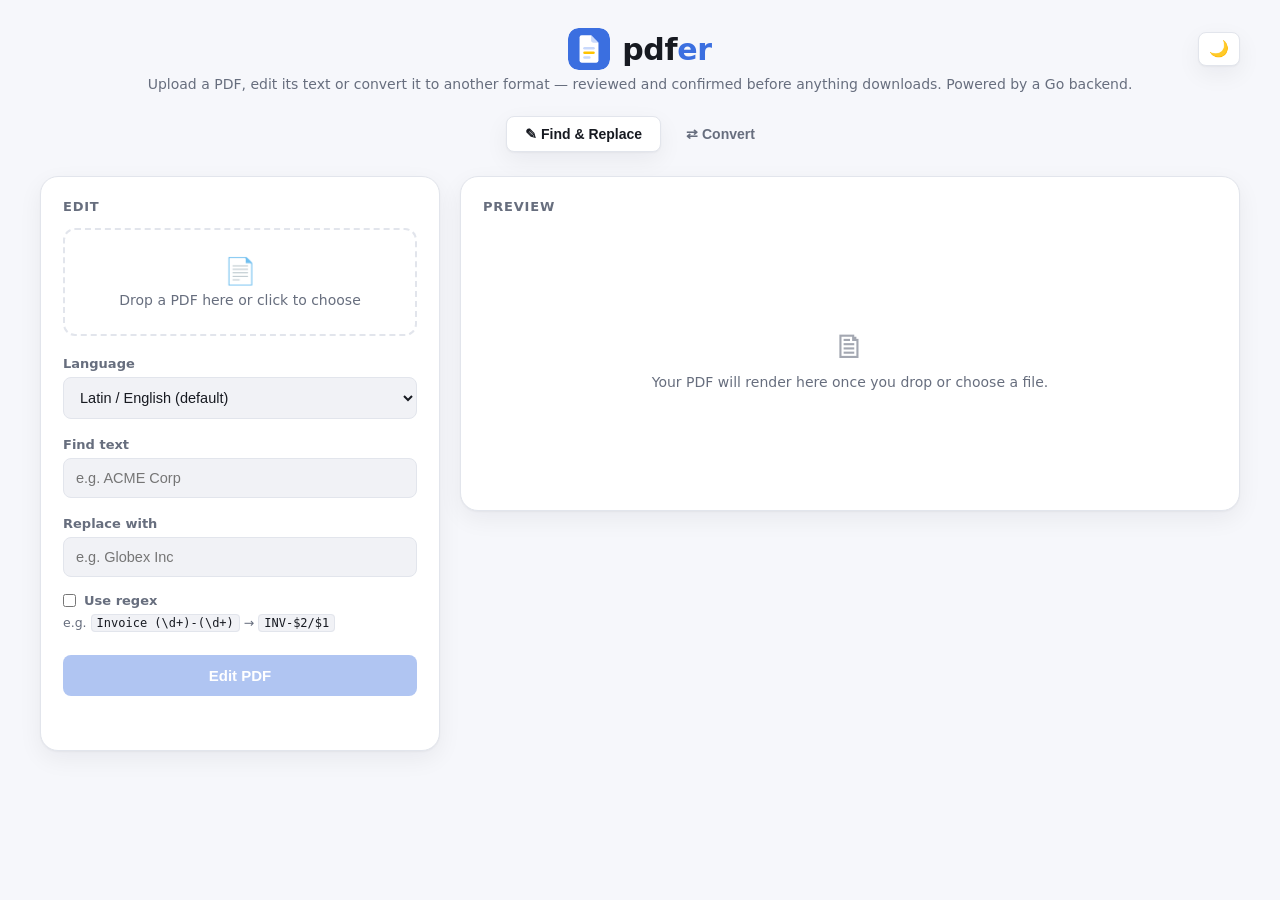
==== static/index.html @ d7884015 "Add PDF to raster image conversion and support for multiple formats - Implemented `convert_raster.go" ====
<!DOCTYPE html>
<html lang="en">
<head>
<meta charset="UTF-8">
<meta name="viewport" content="width=device-width, initial-scale=1.0">
<title>pdfer — PDF Text Editor</title>
<link rel="icon" type="image/svg+xml" href="logo.svg">
<style>
  /* Light theme is the default; dark applies automatically via the OS
     preference, and either can be pinned explicitly via data-theme (set by
     the toggle button in app.js) which always wins over the media query. */
  :root {
    --bg: #f6f7fb; --panel: #ffffff; --panel-2: #f1f2f6; --border: #e2e5ec;
    --text: #171a21; --muted: #676e7e; --accent: #3b6fe0; --accent-ink: #ffffff;
    --ok: #12946b; --ok-bg: #e6f8f1; --err: #d64545; --err-bg: #fdeaea;
    --shadow: 0 1px 2px rgba(20,24,38,.04), 0 8px 24px rgba(20,24,38,.06);
    --radius-sm: 8px; --radius-md: 12px; --radius-lg: 18px;
  }
  @media (prefers-color-scheme: dark) {
    :root {
      --bg: #0b0d13; --panel: #151822; --panel-2: #1b1f2b; --border: #272c39;
      --text: #e9ebf3; --muted: #8b93a7; --accent: #6790ff; --accent-ink: #06101f;
      --ok: #35d29b; --ok-bg: rgba(53,210,155,.12); --err: #ff7a7a; --err-bg: rgba(255,122,122,.12);
      --shadow: 0 1px 2px rgba(0,0,0,.3), 0 12px 32px rgba(0,0,0,.35);
    }
  }
  :root[data-theme="light"] {
    --bg: #f6f7fb; --panel: #ffffff; --panel-2: #f1f2f6; --border: #e2e5ec;
    --text: #171a21; --muted: #676e7e; --accent: #3b6fe0; --accent-ink: #ffffff;
    --ok: #12946b; --ok-bg: #e6f8f1; --err: #d64545; --err-bg: #fdeaea;
    --shadow: 0 1px 2px rgba(20,24,38,.04), 0 8px 24px rgba(20,24,38,.06);
  }
  :root[data-theme="dark"] {
    --bg: #0b0d13; --panel: #151822; --panel-2: #1b1f2b; --border: #272c39;
    --text: #e9ebf3; --muted: #8b93a7; --accent: #6790ff; --accent-ink: #06101f;
    --ok: #35d29b; --ok-bg: rgba(53,210,155,.12); --err: #ff7a7a; --err-bg: rgba(255,122,122,.12);
    --shadow: 0 1px 2px rgba(0,0,0,.3), 0 12px 32px rgba(0,0,0,.35);
  }

  * { box-sizing: border-box; margin: 0; }
  html { color-scheme: light dark; }
  body {
    font-family: ui-sans-serif, system-ui, "Segoe UI", Roboto, sans-serif;
    background: var(--bg); color: var(--text);
    min-height: 100vh; display: flex; flex-direction: column; align-items: center;
    padding: 28px 16px 60px;
    transition: background-color .15s, color .15s;
  }
  .app { width: 100%; max-width: 1200px; }

  .topbar { position: relative; display: flex; align-items: center; justify-content: center; margin-bottom: 4px; }
  .brand { display: flex; align-items: center; gap: 12px; font-size: 30px; font-weight: 700; letter-spacing: -.01em; }
  .brand-icon { width: 42px; height: 42px; border-radius: 11px; display: block; }
  .brand .pdf { color: var(--text); }
  .brand .er { color: var(--accent); }
  .icon-btn {
    width: auto; margin: 0; padding: 8px 10px; font-size: 16px; line-height: 1;
    background: var(--panel); border: 1px solid var(--border); border-radius: var(--radius-sm);
    color: var(--text); cursor: pointer; box-shadow: var(--shadow);
  }
  .icon-btn:hover { border-color: var(--accent); }
  .theme-toggle { position: absolute; right: 0; top: 50%; transform: translateY(-50%); }

  .sub { color: var(--muted); margin: 6px 0 24px; font-size: 14px; text-align: center; }

  .layout { display: grid; grid-template-columns: minmax(320px, 400px) 1fr; gap: 20px; align-items: start; }
  @media (max-width: 880px) { .layout { grid-template-columns: 1fr; } }

  .card {
    background: var(--panel); border: 1px solid var(--border); border-radius: var(--radius-lg);
    padding: 22px; box-shadow: var(--shadow);
    transition: background-color .15s, border-color .15s;
    /* Grid items default to min-width:auto, which is their content's
       intrinsic width - without this, a rendered PDF page wider than the
       column would grow the whole grid track (and the page) instead of
       being scrolled inside .viewer's own overflow:auto. */
    min-width: 0;
  }

  h2.card-title { font-size: 13px; font-weight: 700; text-transform: uppercase; letter-spacing: .06em; color: var(--muted); margin-bottom: 14px; }

  .drop {
    border: 2px dashed var(--border); border-radius: var(--radius-md); padding: 26px 16px;
    text-align: center; color: var(--muted); cursor: pointer; transition: .15s;
    display: flex; flex-direction: column; align-items: center; gap: 6px;
  }
  .drop .drop-icon { font-size: 26px; }
  .drop .drop-text { font-size: 14px; }
  .drop.over { border-color: var(--accent); background: var(--panel-2); color: var(--text); }
  .drop:hover { border-color: var(--accent); color: var(--text); }
  .drop.hasfile { border-style: solid; border-color: var(--ok); color: var(--text); background: var(--ok-bg); }

  label { display: block; font-size: 13px; font-weight: 600; color: var(--muted); margin: 18px 0 6px; }
  label:first-of-type { margin-top: 20px; }
  input[type=text], select {
    width: 100%; padding: 11px 12px; border-radius: var(--radius-sm);
    border: 1px solid var(--border); background: var(--panel-2); color: var(--text); font-size: 14.5px;
    transition: border-color .12s, box-shadow .12s;
  }
  input[type=text]:focus, select:focus {
    outline: none; border-color: var(--accent); box-shadow: 0 0 0 3px color-mix(in srgb, var(--accent) 22%, transparent);
  }

  .checkbox-row {
    display: flex; align-items: center; gap: 8px; margin-top: 16px;
    font-size: 13px; color: var(--muted); cursor: pointer;
  }
  .checkbox-row input { margin: 0; cursor: pointer; accent-color: var(--accent); }
  .regex-hint code {
    background: var(--panel-2); border: 1px solid var(--border); border-radius: 4px;
    padding: 1px 5px; font-size: 12px; color: var(--text);
  }

  button {
    margin-top: 22px; width: 100%; padding: 12px; border: none; border-radius: var(--radius-sm);
    background: var(--accent); color: var(--accent-ink); font-size: 15px; font-weight: 700; cursor: pointer;
    transition: filter .1s, transform .05s;
  }
  button:hover:not(:disabled) { filter: brightness(1.08); }
  button:active:not(:disabled) { transform: translateY(1px); }
  button:disabled { opacity: .4; cursor: not-allowed; }

  #status, #convStatus { margin-top: 12px; font-size: 13.5px; min-height: 20px; font-weight: 600; }
  #status.ok, #convStatus.ok { color: var(--ok); }
  #status.err, #convStatus.err { color: var(--err); }

  .confirm-row {
    display: none; align-items: center; justify-content: space-between; gap: 12px; flex-wrap: wrap;
    margin-top: 16px; padding: 14px; border: 1px solid var(--ok); border-radius: var(--radius-md);
    background: var(--ok-bg);
  }
  .confirm-row.show { display: flex; }
  .confirm-row span { font-size: 13px; color: var(--text); }
  .confirm-row button {
    margin: 0; width: auto; padding: 9px 16px; font-size: 13.5px; border-radius: var(--radius-sm);
    background: var(--ok); color: #06281a; font-weight: 700; border: none; cursor: pointer;
  }
  .confirm-row button:hover { filter: brightness(1.08); }

  .hint { font-size: 12.5px; color: var(--muted); margin: 0 0 14px; line-height: 1.5; }
  .regex-hint { margin: 6px 0 0; }
  .toolbar { display: none; align-items: center; gap: 8px; margin-bottom: 12px; }
  .toolbar.show { display: flex; }
  .toolbar button {
    margin: 0; width: auto; padding: 6px 12px; font-size: 13px; font-weight: 600;
    border-radius: var(--radius-sm); background: var(--panel-2); color: var(--text); border: 1px solid var(--border);
  }
  .toolbar button:hover:not(:disabled) { filter: none; border-color: var(--accent); }
  .toolbar span { font-size: 12.5px; color: var(--muted); min-width: 44px; text-align: center; }

  .viewer {
    display: none; max-height: 72vh; overflow: auto; scrollbar-width: thin;
    background: var(--panel-2); border: 1px solid var(--border); border-radius: var(--radius-md); padding: 16px;
  }
  .viewer.show { display: block; }
  .viewer::-webkit-scrollbar { width: 10px; }
  .viewer::-webkit-scrollbar-thumb { background: var(--border); border-radius: 6px; }

  .empty-preview {
    display: flex; flex-direction: column; align-items: center; justify-content: center; gap: 8px;
    min-height: 260px; color: var(--muted); text-align: center; font-size: 14px;
  }
  .empty-preview .icon { font-size: 34px; opacity: .6; }

  .page-wrap {
    position: relative; margin: 0 auto 16px; background: #fff;
    box-shadow: 0 2px 14px rgba(0,0,0,.25); border-radius: 2px; overflow: hidden;
  }
  .page-wrap:last-child { margin-bottom: 0; }
  .page-wrap canvas { display: block; }
  .textLayer { position: absolute; inset: 0; overflow: hidden; line-height: 1; }
  .textLayer span, .textLayer br { color: transparent; position: absolute; white-space: pre; cursor: text; transform-origin: 0% 0%; }
  .textLayer ::selection { background: rgba(59,111,224,.35); }
  .textLayer span.pdfer-highlight { background: rgba(255,196,0,.5); border-radius: 2px; }

  #result { width: 100%; margin-top: 20px; display: none; }
  #result iframe {
    width: 100%; height: 640px; border: 1px solid var(--border);
    border-radius: var(--radius-md); background: #fff; box-shadow: var(--shadow);
  }
  .download-link {
    display: inline-flex; align-items: center; gap: 6px; margin-bottom: 12px;
    color: var(--accent-ink); background: var(--accent); padding: 9px 16px;
    border-radius: var(--radius-sm); font-weight: 700; font-size: 14px; text-decoration: none;
  }
  .download-link:hover { filter: brightness(1.08); }

  .tabs { display: flex; gap: 6px; justify-content: center; margin: 22px 0 24px; }
  .tab {
    width: auto; margin: 0; padding: 9px 18px; font-size: 14px; font-weight: 600;
    background: transparent; color: var(--muted); border: 1px solid transparent; border-radius: var(--radius-sm);
    cursor: pointer; transition: .12s; display: inline-flex; align-items: center; gap: 7px;
  }
  .tab:hover:not(.active) { color: var(--text); }
  .tab.active {
    background: var(--panel); color: var(--text); border-color: var(--border); box-shadow: var(--shadow);
  }
  .panel[hidden] { display: none; }

  .result-doc {
    display: flex; align-items: center; gap: 12px; margin-bottom: 14px;
    padding: 14px; background: var(--panel-2); border: 1px solid var(--border); border-radius: var(--radius-md);
  }
  .result-doc-icon { font-size: 28px; }
  .result-doc-info { display: flex; flex-direction: column; gap: 2px; font-size: 13.5px; min-width: 0; }
  .result-doc-info span { color: var(--muted); font-size: 12.5px; }

  .format-grid { display: grid; grid-template-columns: repeat(3, 1fr); gap: 8px; }
  .format-opt {
    margin: 0; width: auto; padding: 10px 6px; font-size: 13px; font-weight: 600;
    background: var(--panel-2); color: var(--text); border: 1px solid var(--border); border-radius: var(--radius-sm);
    cursor: pointer; transition: .12s;
  }
  .format-opt:hover:not(.active) { border-color: var(--accent); }
  .format-opt.active { background: var(--accent); color: var(--accent-ink); border-color: var(--accent); }
</style>
</head>
<body>
<div class="app">
  <div class="topbar">
    <div class="brand"><img src="logo.svg" class="brand-icon" alt=""><span><span class="pdf">pdf</span><span class="er">er</span></span></div>
    <button type="button" class="icon-btn theme-toggle" id="themeToggle" aria-label="Toggle color theme">🌙</button>
  </div>
  <p class="sub">Upload a PDF, edit its text or convert it to another format — reviewed and confirmed before anything downloads. Powered by a Go backend.</p>

  <div class="tabs" role="tablist">
    <button type="button" class="tab active" id="tabEdit" role="tab" aria-selected="true" data-panel="editPanel">✎ Find &amp; Replace</button>
    <button type="button" class="tab" id="tabConvert" role="tab" aria-selected="false" data-panel="convertPanel">⇄ Convert</button>
  </div>

  <div class="panel" id="editPanel">
    <div class="layout">
      <section class="card">
        <h2 class="card-title">Edit</h2>
        <div class="drop" id="drop">
          <span class="drop-icon">📄</span>
          <span class="drop-text">Drop a PDF here or click to choose</span>
        </div>
        <input type="file" id="file" accept="application/pdf" hidden>

        <label for="lang">Language</label>
        <select id="lang">
          <option value="latin">Latin / English (default)</option>
          <option value="turkish">Turkish</option>
        </select>

        <label for="find">Find text</label>
        <input type="text" id="find" placeholder="e.g. ACME Corp">

        <label for="replace">Replace with</label>
        <input type="text" id="replace" placeholder="e.g. Globex Inc">

        <label class="checkbox-row"><input type="checkbox" id="regex"> <span>Use regex</span></label>
        <p class="hint regex-hint">e.g. <code>Invoice (\d+)-(\d+)</code> → <code>INV-$2/$1</code></p>

        <button id="go" disabled>Edit PDF</button>
        <div id="status"></div>

        <div class="confirm-row" id="confirmRow">
          <span id="pendingCount"></span>
          <button type="button" id="confirmBtn">✓ Confirm changes &amp; prepare download</button>
        </div>
      </section>

      <section class="card">
        <h2 class="card-title">Preview</h2>
        <p class="hint" id="viewerHint" style="display:none">Drag to select the text you want to change, right on the page below — it fills "Find text" automatically and only that occurrence gets edited (editing "Find text" by hand switches to replacing every match instead). Zoom in for small text to select it precisely. Edited text is highlighted in yellow so you can review every change made this session before downloading.</p>
        <div class="toolbar" id="toolbar">
          <button type="button" id="zoomOut">− Zoom out</button>
          <span id="zoomLevel">150%</span>
          <button type="button" id="zoomIn">+ Zoom in</button>
          <button type="button" id="undo" disabled>↶ Undo</button>
        </div>
        <div class="viewer" id="viewer"></div>
        <div class="empty-preview" id="emptyPreview">
          <span class="icon">🗎</span>
          <span>Your PDF will render here once you drop or choose a file.</span>
        </div>
      </section>
    </div>

    <div id="result">
      <a id="dl" class="download-link" download="edited.pdf">⬇ Download edited.pdf</a>
      <iframe id="preview" title="Edited PDF preview"></iframe>
    </div>
  </div>

  <div class="panel" id="convertPanel" hidden>
    <div class="layout">
      <section class="card">
        <h2 class="card-title">Convert</h2>
        <p class="hint">Best-effort text extraction: wrapped lines are stitched back into paragraphs, but columns, tables and images are not reconstructed. Scanned/image-only PDFs have no text to convert.</p>

        <div class="drop" id="convDrop">
          <span class="drop-icon">📄</span>
          <span class="drop-text">Drop a PDF here or click to choose</span>
        </div>
        <input type="file" id="convFile" accept="application/pdf" hidden>

        <label for="convFormat">Convert to</label>
        <div class="format-grid" id="convFormat">
          <button type="button" class="format-opt active" data-format="docx" data-ext=".docx" data-icon="📝">Word</button>
          <button type="button" class="format-opt" data-format="pptx" data-ext=".pptx" data-icon="📽">PowerPoint</button>
          <button type="button" class="format-opt" data-format="xlsx" data-ext=".xlsx" data-icon="📊">Excel</button>
          <button type="button" class="format-opt" data-format="html" data-ext=".html" data-icon="🌐">HTML</button>
          <button type="button" class="format-opt" data-format="txt" data-ext=".txt" data-icon="📄">Plain text</button>
          <button type="button" class="format-opt" data-format="svg" data-ext=".svg" data-icon="🖼">SVG</button>
          <button type="button" class="format-opt" data-format="png" data-ext=".png" data-icon="🖼">PNG</button>
          <button type="button" class="format-opt" data-format="jpeg" data-ext=".jpg" data-icon="🖼">JPEG</button>
          <button type="button" class="format-opt" data-format="tiff" data-ext=".tif" data-icon="🖼">TIFF</button>
          <button type="button" class="format-opt" data-format="webp" data-ext=".webp" data-icon="🖼">WEBP</button>
        </div>
        <p class="hint" id="rasterHint" style="display:none">Image formats render each page as a picture (not extracted text). A multi-page PDF downloads as a .zip of one image per page instead of a single file.</p>

        <label for="convLang">Language</label>
        <select id="convLang">
          <option value="latin">Latin / English (default)</option>
          <option value="turkish">Turkish</option>
        </select>

        <button id="convGo" disabled>Convert to .docx</button>
        <div id="convStatus"></div>
      </section>

      <section class="card">
        <h2 class="card-title">Output</h2>
        <div class="empty-preview" id="convEmptyPreview">
          <span class="icon">🗎</span>
          <span>Your converted file will appear here.</span>
        </div>
        <div id="convResult" style="display:none">
          <div class="result-doc">
            <span class="result-doc-icon" id="convResultIcon">📝</span>
            <div class="result-doc-info">
              <strong id="convResultName">converted.docx</strong>
              <span id="convMeta"></span>
            </div>
          </div>
          <a id="convDl" class="download-link" download="converted.docx">⬇ Download</a>
        </div>
      </section>
    </div>
  </div>
</div>

<script src="vendor/pdf.min.js"></script>
<script src="app.js"></script>
</body>
</html>
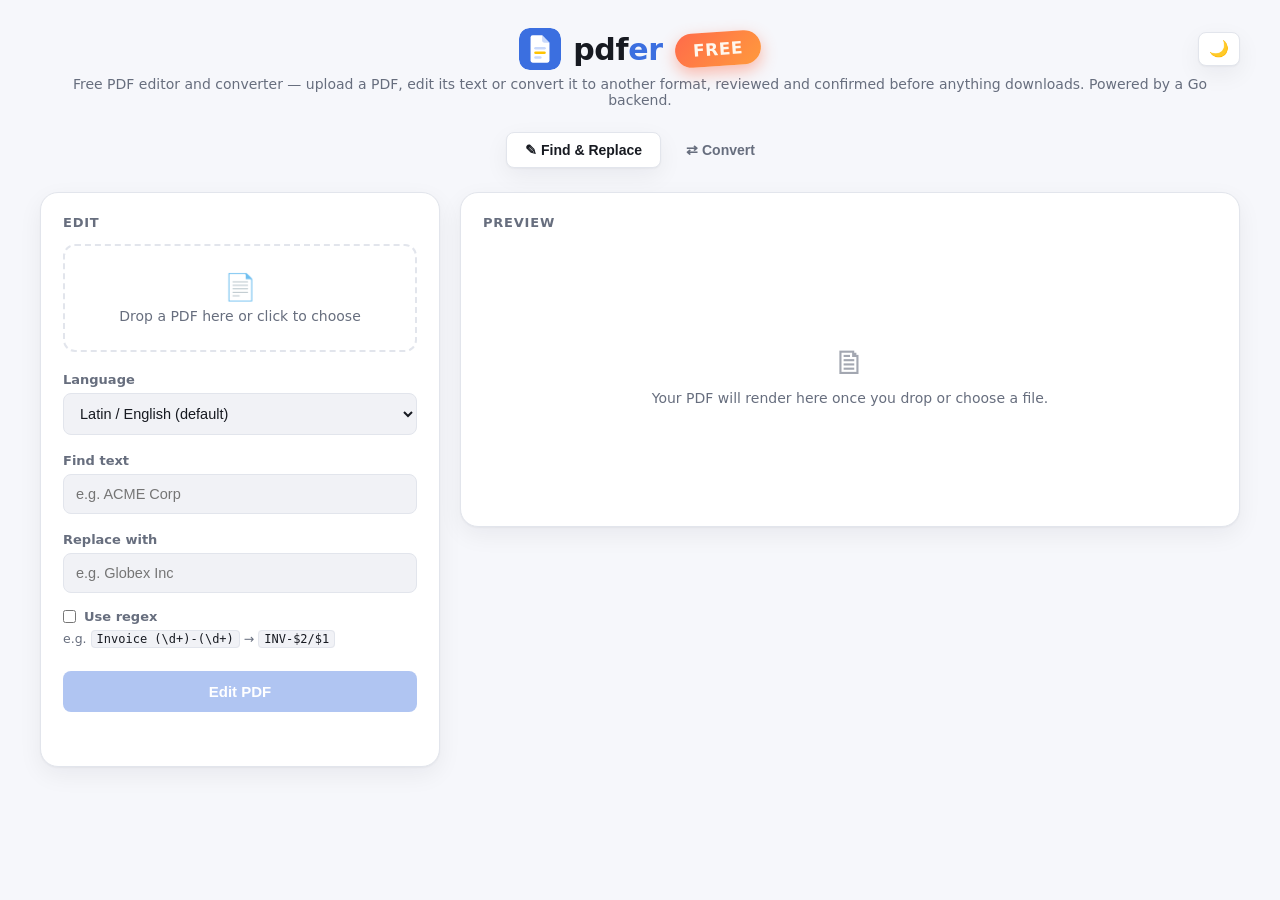
==== commit 5260368b: "Enhance inline editing functionality and update README for clarity" ====
--- a/static/index.html
+++ b/static/index.html
@@ -3,7 +3,7 @@
 <head>
 <meta charset="UTF-8">
 <meta name="viewport" content="width=device-width, initial-scale=1.0">
-<title>pdfer — PDF Text Editor</title>
+<title>pdfer — Free PDF Editor &amp; Converter</title>
 <link rel="icon" type="image/svg+xml" href="logo.svg">
 <style>
   /* Light theme is the default; dark applies automatically via the OS
@@ -49,7 +49,7 @@
   .app { width: 100%; max-width: 1200px; }
 
   .topbar { position: relative; display: flex; align-items: center; justify-content: center; margin-bottom: 4px; }
-  .brand { display: flex; align-items: center; gap: 12px; font-size: 30px; font-weight: 700; letter-spacing: -.01em; }
+  .brand { display: flex; align-items: center; flex-wrap: wrap; justify-content: center; gap: 12px; font-size: 30px; font-weight: 700; letter-spacing: -.01em; }
   .brand-icon { width: 42px; height: 42px; border-radius: 11px; display: block; }
   .brand .pdf { color: var(--text); }
   .brand .er { color: var(--accent); }
@@ -60,6 +60,22 @@
   }
   .icon-btn:hover { border-color: var(--accent); }
   .theme-toggle { position: absolute; right: 0; top: 50%; transform: translateY(-50%); }
+
+  .badge {
+    display: inline-flex; align-items: center; padding: 7px 18px;
+    font-size: 17px; font-weight: 800; letter-spacing: .03em; text-transform: uppercase;
+    color: #fff7ed; background: linear-gradient(135deg, #ff6b4a, #ff9a3d);
+    border-radius: 999px; box-shadow: 0 6px 16px rgba(255, 107, 74, .45);
+    transform: rotate(-4deg);
+    animation: badge-pop 2.4s ease-in-out infinite;
+  }
+  @keyframes badge-pop {
+    0%, 100% { transform: rotate(-4deg) scale(1); }
+    50% { transform: rotate(-4deg) scale(1.1); }
+  }
+  @media (prefers-reduced-motion: reduce) {
+    .badge { animation: none; }
+  }
 
   .sub { color: var(--muted); margin: 6px 0 24px; font-size: 14px; text-align: center; }
 
@@ -172,6 +188,10 @@
   .textLayer span, .textLayer br { color: transparent; position: absolute; white-space: pre; cursor: text; transform-origin: 0% 0%; }
   .textLayer ::selection { background: rgba(59,111,224,.35); }
   .textLayer span.pdfer-highlight { background: rgba(255,196,0,.5); border-radius: 2px; }
+  .textLayer span.editing {
+    color: #111317; background: #fff; outline: 2px solid var(--accent); outline-offset: 1px;
+    border-radius: 2px; z-index: 5; cursor: text;
+  }
 
   #result { width: 100%; margin-top: 20px; display: none; }
   #result iframe {
@@ -218,10 +238,10 @@
 <body>
 <div class="app">
   <div class="topbar">
-    <div class="brand"><img src="logo.svg" class="brand-icon" alt=""><span><span class="pdf">pdf</span><span class="er">er</span></span></div>
+    <div class="brand"><img src="logo.svg" class="brand-icon" alt=""><span><span class="pdf">pdf</span><span class="er">er</span></span><span class="badge">Free</span></div>
     <button type="button" class="icon-btn theme-toggle" id="themeToggle" aria-label="Toggle color theme">🌙</button>
   </div>
-  <p class="sub">Upload a PDF, edit its text or convert it to another format — reviewed and confirmed before anything downloads. Powered by a Go backend.</p>
+  <p class="sub">Free PDF editor and converter — upload a PDF, edit its text or convert it to another format, reviewed and confirmed before anything downloads. Powered by a Go backend.</p>
 
   <div class="tabs" role="tablist">
     <button type="button" class="tab active" id="tabEdit" role="tab" aria-selected="true" data-panel="editPanel">✎ Find &amp; Replace</button>
@@ -264,7 +284,7 @@
 
       <section class="card">
         <h2 class="card-title">Preview</h2>
-        <p class="hint" id="viewerHint" style="display:none">Drag to select the text you want to change, right on the page below — it fills "Find text" automatically and only that occurrence gets edited (editing "Find text" by hand switches to replacing every match instead). Zoom in for small text to select it precisely. Edited text is highlighted in yellow so you can review every change made this session before downloading.</p>
+        <p class="hint" id="viewerHint" style="display:none">Click any text on the page below to edit it right there — type the new text and press Enter to apply it (Esc cancels). Or drag to select text instead to fill "Find text" — useful for replacing every occurrence, or with regex mode (editing "Find text" by hand switches to replacing every match instead). Zoom in for small text to select or click it precisely. Edited text is highlighted in yellow so you can review every change made this session before downloading.</p>
         <div class="toolbar" id="toolbar">
           <button type="button" id="zoomOut">− Zoom out</button>
           <span id="zoomLevel">150%</span>
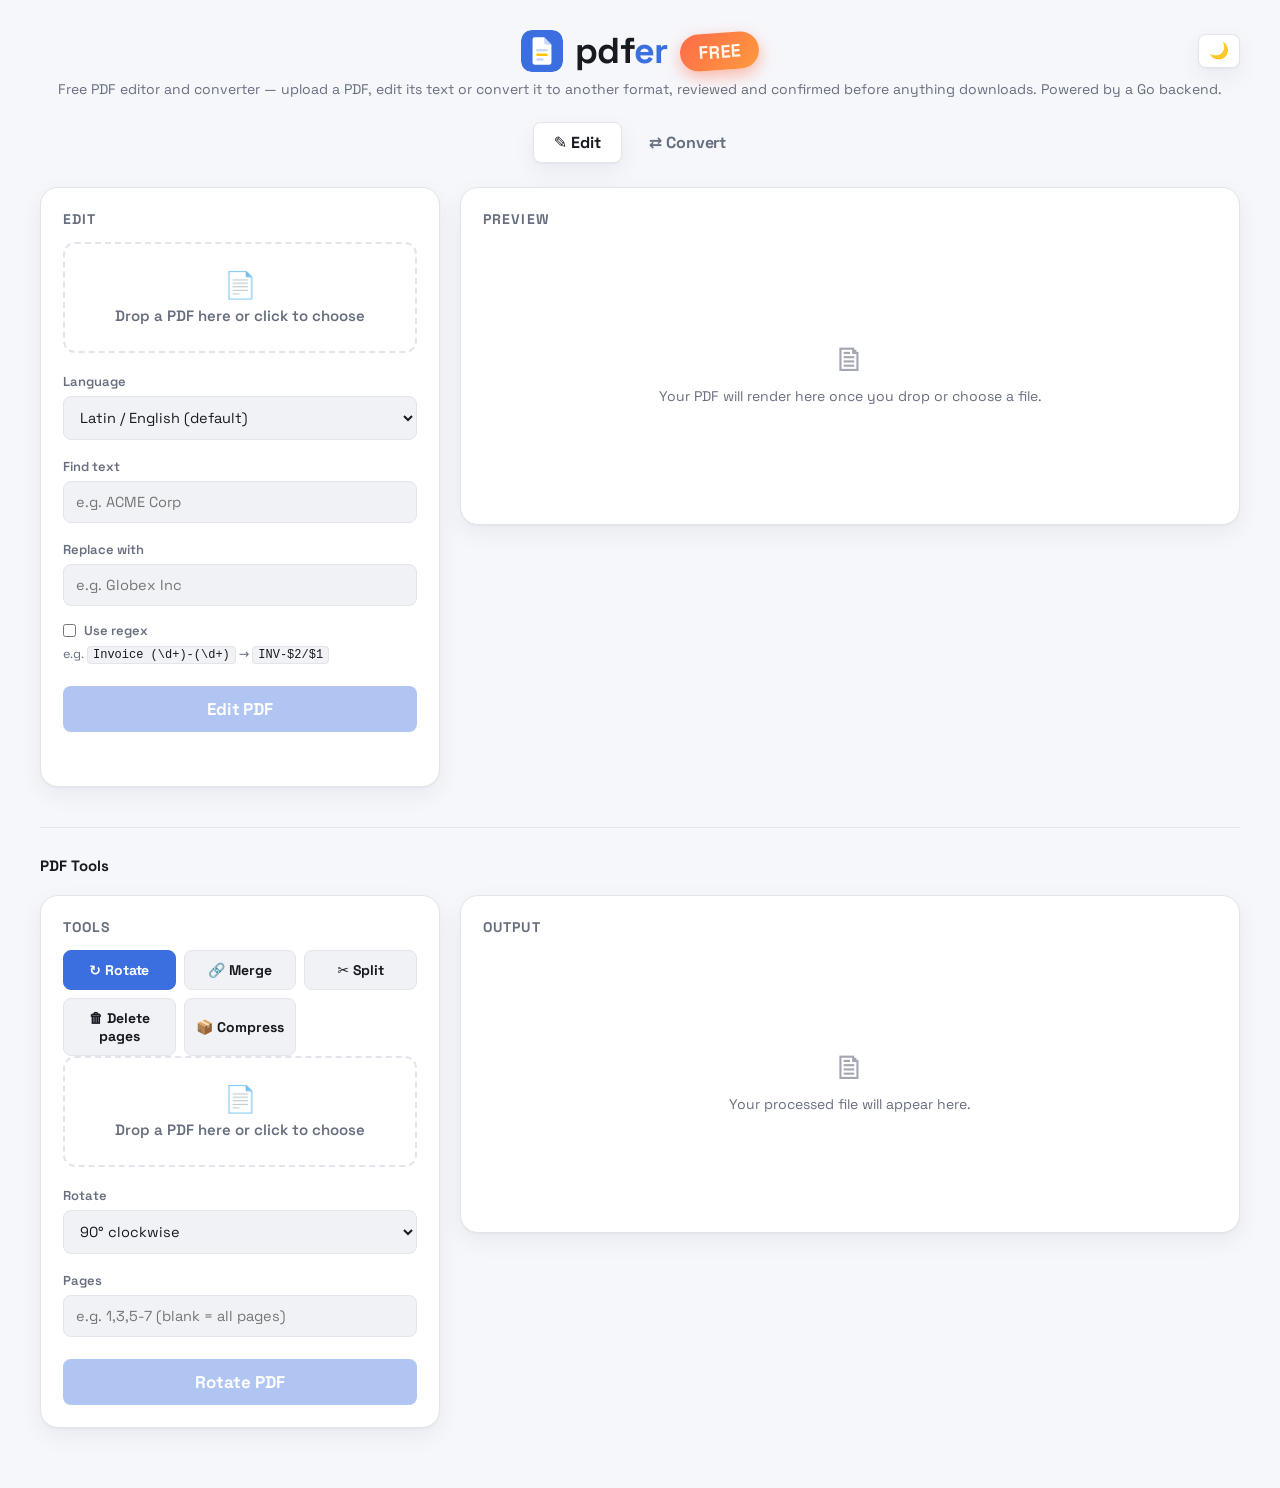
==== commit 21b393d8: "Refactor code structure for improved readability and maintainability" ====
--- a/static/index.html
+++ b/static/index.html
@@ -3,143 +3,13 @@
 <head>
 <meta charset="UTF-8">
 <meta name="viewport" content="width=device-width, initial-scale=1.0">
-<title>pdfer — Free PDF Editor &amp; Converter</title>
+<title>pdfer — Free PDF Editor</title>
 <link rel="icon" type="image/svg+xml" href="logo.svg">
+<link rel="stylesheet" href="style.css">
 <style>
-  /* Light theme is the default; dark applies automatically via the OS
-     preference, and either can be pinned explicitly via data-theme (set by
-     the toggle button in app.js) which always wins over the media query. */
-  :root {
-    --bg: #f6f7fb; --panel: #ffffff; --panel-2: #f1f2f6; --border: #e2e5ec;
-    --text: #171a21; --muted: #676e7e; --accent: #3b6fe0; --accent-ink: #ffffff;
-    --ok: #12946b; --ok-bg: #e6f8f1; --err: #d64545; --err-bg: #fdeaea;
-    --shadow: 0 1px 2px rgba(20,24,38,.04), 0 8px 24px rgba(20,24,38,.06);
-    --radius-sm: 8px; --radius-md: 12px; --radius-lg: 18px;
-  }
-  @media (prefers-color-scheme: dark) {
-    :root {
-      --bg: #0b0d13; --panel: #151822; --panel-2: #1b1f2b; --border: #272c39;
-      --text: #e9ebf3; --muted: #8b93a7; --accent: #6790ff; --accent-ink: #06101f;
-      --ok: #35d29b; --ok-bg: rgba(53,210,155,.12); --err: #ff7a7a; --err-bg: rgba(255,122,122,.12);
-      --shadow: 0 1px 2px rgba(0,0,0,.3), 0 12px 32px rgba(0,0,0,.35);
-    }
-  }
-  :root[data-theme="light"] {
-    --bg: #f6f7fb; --panel: #ffffff; --panel-2: #f1f2f6; --border: #e2e5ec;
-    --text: #171a21; --muted: #676e7e; --accent: #3b6fe0; --accent-ink: #ffffff;
-    --ok: #12946b; --ok-bg: #e6f8f1; --err: #d64545; --err-bg: #fdeaea;
-    --shadow: 0 1px 2px rgba(20,24,38,.04), 0 8px 24px rgba(20,24,38,.06);
-  }
-  :root[data-theme="dark"] {
-    --bg: #0b0d13; --panel: #151822; --panel-2: #1b1f2b; --border: #272c39;
-    --text: #e9ebf3; --muted: #8b93a7; --accent: #6790ff; --accent-ink: #06101f;
-    --ok: #35d29b; --ok-bg: rgba(53,210,155,.12); --err: #ff7a7a; --err-bg: rgba(255,122,122,.12);
-    --shadow: 0 1px 2px rgba(0,0,0,.3), 0 12px 32px rgba(0,0,0,.35);
-  }
-
-  * { box-sizing: border-box; margin: 0; }
-  html { color-scheme: light dark; }
-  body {
-    font-family: ui-sans-serif, system-ui, "Segoe UI", Roboto, sans-serif;
-    background: var(--bg); color: var(--text);
-    min-height: 100vh; display: flex; flex-direction: column; align-items: center;
-    padding: 28px 16px 60px;
-    transition: background-color .15s, color .15s;
-  }
-  .app { width: 100%; max-width: 1200px; }
-
-  .topbar { position: relative; display: flex; align-items: center; justify-content: center; margin-bottom: 4px; }
-  .brand { display: flex; align-items: center; flex-wrap: wrap; justify-content: center; gap: 12px; font-size: 30px; font-weight: 700; letter-spacing: -.01em; }
-  .brand-icon { width: 42px; height: 42px; border-radius: 11px; display: block; }
-  .brand .pdf { color: var(--text); }
-  .brand .er { color: var(--accent); }
-  .icon-btn {
-    width: auto; margin: 0; padding: 8px 10px; font-size: 16px; line-height: 1;
-    background: var(--panel); border: 1px solid var(--border); border-radius: var(--radius-sm);
-    color: var(--text); cursor: pointer; box-shadow: var(--shadow);
-  }
-  .icon-btn:hover { border-color: var(--accent); }
-  .theme-toggle { position: absolute; right: 0; top: 50%; transform: translateY(-50%); }
-
-  .badge {
-    display: inline-flex; align-items: center; padding: 7px 18px;
-    font-size: 17px; font-weight: 800; letter-spacing: .03em; text-transform: uppercase;
-    color: #fff7ed; background: linear-gradient(135deg, #ff6b4a, #ff9a3d);
-    border-radius: 999px; box-shadow: 0 6px 16px rgba(255, 107, 74, .45);
-    transform: rotate(-4deg);
-    animation: badge-pop 2.4s ease-in-out infinite;
-  }
-  @keyframes badge-pop {
-    0%, 100% { transform: rotate(-4deg) scale(1); }
-    50% { transform: rotate(-4deg) scale(1.1); }
-  }
-  @media (prefers-reduced-motion: reduce) {
-    .badge { animation: none; }
-  }
-
-  .sub { color: var(--muted); margin: 6px 0 24px; font-size: 14px; text-align: center; }
-
-  .layout { display: grid; grid-template-columns: minmax(320px, 400px) 1fr; gap: 20px; align-items: start; }
-  @media (max-width: 880px) { .layout { grid-template-columns: 1fr; } }
-
-  .card {
-    background: var(--panel); border: 1px solid var(--border); border-radius: var(--radius-lg);
-    padding: 22px; box-shadow: var(--shadow);
-    transition: background-color .15s, border-color .15s;
-    /* Grid items default to min-width:auto, which is their content's
-       intrinsic width - without this, a rendered PDF page wider than the
-       column would grow the whole grid track (and the page) instead of
-       being scrolled inside .viewer's own overflow:auto. */
-    min-width: 0;
-  }
-
-  h2.card-title { font-size: 13px; font-weight: 700; text-transform: uppercase; letter-spacing: .06em; color: var(--muted); margin-bottom: 14px; }
-
-  .drop {
-    border: 2px dashed var(--border); border-radius: var(--radius-md); padding: 26px 16px;
-    text-align: center; color: var(--muted); cursor: pointer; transition: .15s;
-    display: flex; flex-direction: column; align-items: center; gap: 6px;
-  }
-  .drop .drop-icon { font-size: 26px; }
-  .drop .drop-text { font-size: 14px; }
-  .drop.over { border-color: var(--accent); background: var(--panel-2); color: var(--text); }
-  .drop:hover { border-color: var(--accent); color: var(--text); }
-  .drop.hasfile { border-style: solid; border-color: var(--ok); color: var(--text); background: var(--ok-bg); }
-
-  label { display: block; font-size: 13px; font-weight: 600; color: var(--muted); margin: 18px 0 6px; }
-  label:first-of-type { margin-top: 20px; }
-  input[type=text], select {
-    width: 100%; padding: 11px 12px; border-radius: var(--radius-sm);
-    border: 1px solid var(--border); background: var(--panel-2); color: var(--text); font-size: 14.5px;
-    transition: border-color .12s, box-shadow .12s;
-  }
-  input[type=text]:focus, select:focus {
-    outline: none; border-color: var(--accent); box-shadow: 0 0 0 3px color-mix(in srgb, var(--accent) 22%, transparent);
-  }
-
-  .checkbox-row {
-    display: flex; align-items: center; gap: 8px; margin-top: 16px;
-    font-size: 13px; color: var(--muted); cursor: pointer;
-  }
-  .checkbox-row input { margin: 0; cursor: pointer; accent-color: var(--accent); }
-  .regex-hint code {
-    background: var(--panel-2); border: 1px solid var(--border); border-radius: 4px;
-    padding: 1px 5px; font-size: 12px; color: var(--text);
-  }
-
-  button {
-    margin-top: 22px; width: 100%; padding: 12px; border: none; border-radius: var(--radius-sm);
-    background: var(--accent); color: var(--accent-ink); font-size: 15px; font-weight: 700; cursor: pointer;
-    transition: filter .1s, transform .05s;
-  }
-  button:hover:not(:disabled) { filter: brightness(1.08); }
-  button:active:not(:disabled) { transform: translateY(1px); }
-  button:disabled { opacity: .4; cursor: not-allowed; }
-
-  #status, #convStatus { margin-top: 12px; font-size: 13.5px; min-height: 20px; font-weight: 600; }
-  #status.ok, #convStatus.ok { color: var(--ok); }
-  #status.err, #convStatus.err { color: var(--err); }
-
+  /* Editor-only styling - shared chrome (topbar, cards, buttons, form
+     controls, etc.) lives in style.css; the format-grid/result-doc
+     equivalents for the converter live in convert.html instead. */
   .confirm-row {
     display: none; align-items: center; justify-content: space-between; gap: 12px; flex-wrap: wrap;
     margin-top: 16px; padding: 14px; border: 1px solid var(--ok); border-radius: var(--radius-md);
@@ -153,7 +23,6 @@
   }
   .confirm-row button:hover { filter: brightness(1.08); }
 
-  .hint { font-size: 12.5px; color: var(--muted); margin: 0 0 14px; line-height: 1.5; }
   .regex-hint { margin: 6px 0 0; }
   .toolbar { display: none; align-items: center; gap: 8px; margin-bottom: 12px; }
   .toolbar.show { display: flex; }
@@ -171,12 +40,6 @@
   .viewer.show { display: block; }
   .viewer::-webkit-scrollbar { width: 10px; }
   .viewer::-webkit-scrollbar-thumb { background: var(--border); border-radius: 6px; }
-
-  .empty-preview {
-    display: flex; flex-direction: column; align-items: center; justify-content: center; gap: 8px;
-    min-height: 260px; color: var(--muted); text-align: center; font-size: 14px;
-  }
-  .empty-preview .icon { font-size: 34px; opacity: .6; }
 
   .page-wrap {
     position: relative; margin: 0 auto 16px; background: #fff;
@@ -198,41 +61,13 @@
     width: 100%; height: 640px; border: 1px solid var(--border);
     border-radius: var(--radius-md); background: #fff; box-shadow: var(--shadow);
   }
-  .download-link {
-    display: inline-flex; align-items: center; gap: 6px; margin-bottom: 12px;
-    color: var(--accent-ink); background: var(--accent); padding: 9px 16px;
-    border-radius: var(--radius-sm); font-weight: 700; font-size: 14px; text-decoration: none;
-  }
-  .download-link:hover { filter: brightness(1.08); }
-
-  .tabs { display: flex; gap: 6px; justify-content: center; margin: 22px 0 24px; }
-  .tab {
-    width: auto; margin: 0; padding: 9px 18px; font-size: 14px; font-weight: 600;
-    background: transparent; color: var(--muted); border: 1px solid transparent; border-radius: var(--radius-sm);
-    cursor: pointer; transition: .12s; display: inline-flex; align-items: center; gap: 7px;
-  }
-  .tab:hover:not(.active) { color: var(--text); }
-  .tab.active {
-    background: var(--panel); color: var(--text); border-color: var(--border); box-shadow: var(--shadow);
-  }
-  .panel[hidden] { display: none; }
-
-  .result-doc {
-    display: flex; align-items: center; gap: 12px; margin-bottom: 14px;
-    padding: 14px; background: var(--panel-2); border: 1px solid var(--border); border-radius: var(--radius-md);
-  }
-  .result-doc-icon { font-size: 28px; }
-  .result-doc-info { display: flex; flex-direction: column; gap: 2px; font-size: 13.5px; min-width: 0; }
-  .result-doc-info span { color: var(--muted); font-size: 12.5px; }
-
-  .format-grid { display: grid; grid-template-columns: repeat(3, 1fr); gap: 8px; }
-  .format-opt {
-    margin: 0; width: auto; padding: 10px 6px; font-size: 13px; font-weight: 600;
-    background: var(--panel-2); color: var(--text); border: 1px solid var(--border); border-radius: var(--radius-sm);
-    cursor: pointer; transition: .12s;
-  }
-  .format-opt:hover:not(.active) { border-color: var(--accent); }
-  .format-opt.active { background: var(--accent); color: var(--accent-ink); border-color: var(--accent); }
+
+  /* PDF Tools section divider - the format-grid/result-doc components it
+     uses are shared with convert.html and live in style.css. */
+  .section-title {
+    font-size: 15px; font-weight: 700; color: var(--text); margin: 40px 0 20px;
+    padding-top: 28px; border-top: 1px solid var(--border);
+  }
 </style>
 </head>
 <body>
@@ -243,127 +78,141 @@
   </div>
   <p class="sub">Free PDF editor and converter — upload a PDF, edit its text or convert it to another format, reviewed and confirmed before anything downloads. Powered by a Go backend.</p>
 
-  <div class="tabs" role="tablist">
-    <button type="button" class="tab active" id="tabEdit" role="tab" aria-selected="true" data-panel="editPanel">✎ Find &amp; Replace</button>
-    <button type="button" class="tab" id="tabConvert" role="tab" aria-selected="false" data-panel="convertPanel">⇄ Convert</button>
-  </div>
-
-  <div class="panel" id="editPanel">
-    <div class="layout">
-      <section class="card">
-        <h2 class="card-title">Edit</h2>
-        <div class="drop" id="drop">
-          <span class="drop-icon">📄</span>
-          <span class="drop-text">Drop a PDF here or click to choose</span>
+  <nav class="nav">
+    <a href="/" class="active">✎ Edit</a>
+    <a href="/convert.html">⇄ Convert</a>
+  </nav>
+
+  <div class="layout">
+    <section class="card">
+      <h2 class="card-title">Edit</h2>
+      <div class="drop" id="drop">
+        <span class="drop-icon">📄</span>
+        <span class="drop-text">Drop a PDF here or click to choose</span>
+      </div>
+      <input type="file" id="file" accept="application/pdf" hidden>
+
+      <label for="lang">Language</label>
+      <select id="lang">
+        <option value="latin">Latin / English (default)</option>
+        <option value="turkish">Turkish</option>
+      </select>
+
+      <label for="find">Find text</label>
+      <input type="text" id="find" placeholder="e.g. ACME Corp">
+
+      <label for="replace">Replace with</label>
+      <input type="text" id="replace" placeholder="e.g. Globex Inc">
+
+      <label class="checkbox-row"><input type="checkbox" id="regex"> <span>Use regex</span></label>
+      <p class="hint regex-hint">e.g. <code>Invoice (\d+)-(\d+)</code> → <code>INV-$2/$1</code></p>
+
+      <button id="go" disabled>Edit PDF</button>
+      <div id="status"></div>
+
+      <div class="confirm-row" id="confirmRow">
+        <span id="pendingCount"></span>
+        <button type="button" id="confirmBtn">✓ Confirm changes &amp; prepare download</button>
+      </div>
+    </section>
+
+    <section class="card">
+      <h2 class="card-title">Preview</h2>
+      <p class="hint" id="viewerHint" style="display:none">Click any text on the page below to edit it right there — type the new text and press Enter to apply it (Esc cancels). Or drag to select text instead to fill "Find text" — useful for replacing every occurrence, or with regex mode (editing "Find text" by hand switches to replacing every match instead). Zoom in for small text to select or click it precisely. Edited text is highlighted in yellow so you can review every change made this session before downloading.</p>
+      <div class="toolbar" id="toolbar">
+        <button type="button" id="zoomOut">− Zoom out</button>
+        <span id="zoomLevel">150%</span>
+        <button type="button" id="zoomIn">+ Zoom in</button>
+        <button type="button" id="undo" disabled>↶ Undo</button>
+      </div>
+      <div class="viewer" id="viewer"></div>
+      <div class="empty-preview" id="emptyPreview">
+        <span class="icon">🗎</span>
+        <span>Your PDF will render here once you drop or choose a file.</span>
+      </div>
+    </section>
+  </div>
+
+  <div id="result">
+    <a id="dl" class="download-link" download="edited.pdf">⬇ Download edited.pdf</a>
+    <iframe id="preview" title="Edited PDF preview"></iframe>
+  </div>
+
+  <h2 class="section-title">PDF Tools</h2>
+  <div class="layout">
+    <section class="card">
+      <h2 class="card-title">Tools</h2>
+      <div class="format-grid" id="toolPicker">
+        <button type="button" class="format-opt active" data-tool="rotate">↻ Rotate</button>
+        <button type="button" class="format-opt" data-tool="merge">🔗 Merge</button>
+        <button type="button" class="format-opt" data-tool="split">✂ Split</button>
+        <button type="button" class="format-opt" data-tool="delete">🗑 Delete pages</button>
+        <button type="button" class="format-opt" data-tool="compress">📦 Compress</button>
+      </div>
+
+      <div class="drop" id="toolDrop">
+        <span class="drop-icon">📄</span>
+        <span class="drop-text">Drop a PDF here or click to choose</span>
+      </div>
+      <input type="file" id="toolFile" accept="application/pdf" hidden>
+
+      <div class="drop" id="mergeDrop" hidden>
+        <span class="drop-icon">📄</span>
+        <span class="drop-text">Drop 2 or more PDFs here or click to choose</span>
+      </div>
+      <input type="file" id="mergeFiles" accept="application/pdf" multiple hidden>
+      <p class="hint" id="mergeFileList"></p>
+
+      <div id="rotateOpts">
+        <label for="rotateAngle">Rotate</label>
+        <select id="rotateAngle">
+          <option value="90">90° clockwise</option>
+          <option value="-90">90° counterclockwise</option>
+          <option value="180">180°</option>
+        </select>
+        <label for="rotatePages">Pages</label>
+        <input type="text" id="rotatePages" placeholder="e.g. 1,3,5-7 (blank = all pages)">
+      </div>
+      <div id="splitOpts" hidden>
+        <label for="splitRanges">Ranges</label>
+        <input type="text" id="splitRanges" placeholder="e.g. 1-3;4-6 (blank = split every page)">
+      </div>
+      <div id="deleteOpts" hidden>
+        <label for="deletePages">Pages to delete</label>
+        <input type="text" id="deletePages" placeholder="e.g. 2,4-5">
+      </div>
+      <div id="compressOpts" hidden>
+        <label for="compressQuality">JPEG quality, 1–100</label>
+        <input type="text" id="compressQuality" placeholder="blank = qpdf default">
+      </div>
+
+      <button id="toolGo" disabled>Rotate PDF</button>
+      <div id="toolStatus"></div>
+    </section>
+
+    <section class="card">
+      <h2 class="card-title">Output</h2>
+      <div class="empty-preview" id="toolEmptyPreview">
+        <span class="icon">🗎</span>
+        <span>Your processed file will appear here.</span>
+      </div>
+      <div id="toolResult" style="display:none">
+        <div class="result-doc">
+          <span class="result-doc-icon" id="toolResultIcon">📄</span>
+          <div class="result-doc-info">
+            <strong id="toolResultName">result.pdf</strong>
+            <span id="toolMeta"></span>
+          </div>
         </div>
-        <input type="file" id="file" accept="application/pdf" hidden>
-
-        <label for="lang">Language</label>
-        <select id="lang">
-          <option value="latin">Latin / English (default)</option>
-          <option value="turkish">Turkish</option>
-        </select>
-
-        <label for="find">Find text</label>
-        <input type="text" id="find" placeholder="e.g. ACME Corp">
-
-        <label for="replace">Replace with</label>
-        <input type="text" id="replace" placeholder="e.g. Globex Inc">
-
-        <label class="checkbox-row"><input type="checkbox" id="regex"> <span>Use regex</span></label>
-        <p class="hint regex-hint">e.g. <code>Invoice (\d+)-(\d+)</code> → <code>INV-$2/$1</code></p>
-
-        <button id="go" disabled>Edit PDF</button>
-        <div id="status"></div>
-
-        <div class="confirm-row" id="confirmRow">
-          <span id="pendingCount"></span>
-          <button type="button" id="confirmBtn">✓ Confirm changes &amp; prepare download</button>
-        </div>
-      </section>
-
-      <section class="card">
-        <h2 class="card-title">Preview</h2>
-        <p class="hint" id="viewerHint" style="display:none">Click any text on the page below to edit it right there — type the new text and press Enter to apply it (Esc cancels). Or drag to select text instead to fill "Find text" — useful for replacing every occurrence, or with regex mode (editing "Find text" by hand switches to replacing every match instead). Zoom in for small text to select or click it precisely. Edited text is highlighted in yellow so you can review every change made this session before downloading.</p>
-        <div class="toolbar" id="toolbar">
-          <button type="button" id="zoomOut">− Zoom out</button>
-          <span id="zoomLevel">150%</span>
-          <button type="button" id="zoomIn">+ Zoom in</button>
-          <button type="button" id="undo" disabled>↶ Undo</button>
-        </div>
-        <div class="viewer" id="viewer"></div>
-        <div class="empty-preview" id="emptyPreview">
-          <span class="icon">🗎</span>
-          <span>Your PDF will render here once you drop or choose a file.</span>
-        </div>
-      </section>
-    </div>
-
-    <div id="result">
-      <a id="dl" class="download-link" download="edited.pdf">⬇ Download edited.pdf</a>
-      <iframe id="preview" title="Edited PDF preview"></iframe>
-    </div>
-  </div>
-
-  <div class="panel" id="convertPanel" hidden>
-    <div class="layout">
-      <section class="card">
-        <h2 class="card-title">Convert</h2>
-        <p class="hint">Best-effort text extraction: wrapped lines are stitched back into paragraphs, but columns, tables and images are not reconstructed. Scanned/image-only PDFs have no text to convert.</p>
-
-        <div class="drop" id="convDrop">
-          <span class="drop-icon">📄</span>
-          <span class="drop-text">Drop a PDF here or click to choose</span>
-        </div>
-        <input type="file" id="convFile" accept="application/pdf" hidden>
-
-        <label for="convFormat">Convert to</label>
-        <div class="format-grid" id="convFormat">
-          <button type="button" class="format-opt active" data-format="docx" data-ext=".docx" data-icon="📝">Word</button>
-          <button type="button" class="format-opt" data-format="pptx" data-ext=".pptx" data-icon="📽">PowerPoint</button>
-          <button type="button" class="format-opt" data-format="xlsx" data-ext=".xlsx" data-icon="📊">Excel</button>
-          <button type="button" class="format-opt" data-format="html" data-ext=".html" data-icon="🌐">HTML</button>
-          <button type="button" class="format-opt" data-format="txt" data-ext=".txt" data-icon="📄">Plain text</button>
-          <button type="button" class="format-opt" data-format="svg" data-ext=".svg" data-icon="🖼">SVG</button>
-          <button type="button" class="format-opt" data-format="png" data-ext=".png" data-icon="🖼">PNG</button>
-          <button type="button" class="format-opt" data-format="jpeg" data-ext=".jpg" data-icon="🖼">JPEG</button>
-          <button type="button" class="format-opt" data-format="tiff" data-ext=".tif" data-icon="🖼">TIFF</button>
-          <button type="button" class="format-opt" data-format="webp" data-ext=".webp" data-icon="🖼">WEBP</button>
-        </div>
-        <p class="hint" id="rasterHint" style="display:none">Image formats render each page as a picture (not extracted text). A multi-page PDF downloads as a .zip of one image per page instead of a single file.</p>
-
-        <label for="convLang">Language</label>
-        <select id="convLang">
-          <option value="latin">Latin / English (default)</option>
-          <option value="turkish">Turkish</option>
-        </select>
-
-        <button id="convGo" disabled>Convert to .docx</button>
-        <div id="convStatus"></div>
-      </section>
-
-      <section class="card">
-        <h2 class="card-title">Output</h2>
-        <div class="empty-preview" id="convEmptyPreview">
-          <span class="icon">🗎</span>
-          <span>Your converted file will appear here.</span>
-        </div>
-        <div id="convResult" style="display:none">
-          <div class="result-doc">
-            <span class="result-doc-icon" id="convResultIcon">📝</span>
-            <div class="result-doc-info">
-              <strong id="convResultName">converted.docx</strong>
-              <span id="convMeta"></span>
-            </div>
-          </div>
-          <a id="convDl" class="download-link" download="converted.docx">⬇ Download</a>
-        </div>
-      </section>
-    </div>
+        <a id="toolDl" class="download-link" download="result.pdf">⬇ Download</a>
+      </div>
+    </section>
   </div>
 </div>
 
 <script src="vendor/pdf.min.js"></script>
+<script src="theme.js"></script>
 <script src="app.js"></script>
+<script src="tools.js"></script>
 </body>
 </html>
--- a/static/style.css
+++ b/static/style.css
@@ -0,0 +1,221 @@
+/* Shared design system for both pdfer pages (index.html = editor,
+   convert.html = converter) - anything specific to only one of them
+   (the PDF.js viewer/textLayer, the confirm-row, the format-grid,
+   result-doc) lives in that page's own <style> block instead. */
+
+/* Light theme is the default; dark applies automatically via the OS
+   preference, and either can be pinned explicitly via data-theme (set by
+   the toggle button in theme.js) which always wins over the media query. */
+:root {
+  --bg: #f6f7fb; --panel: #ffffff; --panel-2: #f1f2f6; --border: #e2e5ec;
+  --text: #171a21; --muted: #676e7e; --accent: #3b6fe0; --accent-ink: #ffffff;
+  --ok: #12946b; --ok-bg: #e6f8f1; --err: #d64545; --err-bg: #fdeaea;
+  --shadow: 0 1px 2px rgba(20,24,38,.04), 0 8px 24px rgba(20,24,38,.06);
+  --radius-sm: 8px; --radius-md: 12px; --radius-lg: 18px;
+  --font-display: 'Space Grotesk', ui-sans-serif, system-ui, "Segoe UI", Roboto, sans-serif;
+}
+@media (prefers-color-scheme: dark) {
+  :root {
+    --bg: #0b0d13; --panel: #151822; --panel-2: #1b1f2b; --border: #272c39;
+    --text: #e9ebf3; --muted: #8b93a7; --accent: #6790ff; --accent-ink: #06101f;
+    --ok: #35d29b; --ok-bg: rgba(53,210,155,.12); --err: #ff7a7a; --err-bg: rgba(255,122,122,.12);
+    --shadow: 0 1px 2px rgba(0,0,0,.3), 0 12px 32px rgba(0,0,0,.35);
+  }
+}
+:root[data-theme="light"] {
+  --bg: #f6f7fb; --panel: #ffffff; --panel-2: #f1f2f6; --border: #e2e5ec;
+  --text: #171a21; --muted: #676e7e; --accent: #3b6fe0; --accent-ink: #ffffff;
+  --ok: #12946b; --ok-bg: #e6f8f1; --err: #d64545; --err-bg: #fdeaea;
+  --shadow: 0 1px 2px rgba(20,24,38,.04), 0 8px 24px rgba(20,24,38,.06);
+}
+:root[data-theme="dark"] {
+  --bg: #0b0d13; --panel: #151822; --panel-2: #1b1f2b; --border: #272c39;
+  --text: #e9ebf3; --muted: #8b93a7; --accent: #6790ff; --accent-ink: #06101f;
+  --ok: #35d29b; --ok-bg: rgba(53,210,155,.12); --err: #ff7a7a; --err-bg: rgba(255,122,122,.12);
+  --shadow: 0 1px 2px rgba(0,0,0,.3), 0 12px 32px rgba(0,0,0,.35);
+}
+
+/* Self-hosted (see vendor/fonts/OFL.txt for license) - a strict CSP with
+   no third-party CDNs means a webfont has to ship with the app like
+   PDF.js already does, not load from fonts.googleapis.com. This is
+   Google's variable-font file, and font-weight is declared as a range
+   (not a fixed value) so the browser renders the exact requested weight
+   from the file's own weight axis instead of snapping unweighted text to
+   whichever single static weight happened to be declared. */
+@font-face {
+  font-family: 'Space Grotesk';
+  font-style: normal;
+  font-weight: 300 700;
+  font-display: swap;
+  src: url('vendor/fonts/space-grotesk.woff2') format('woff2');
+}
+
+* { box-sizing: border-box; margin: 0; }
+html { color-scheme: light dark; }
+body {
+  font-family: var(--font-display);
+  background: var(--bg); color: var(--text);
+  min-height: 100vh; display: flex; flex-direction: column; align-items: center;
+  padding: 28px 16px 60px;
+  transition: background-color .15s, color .15s;
+}
+.app { width: 100%; max-width: 1200px; }
+
+.topbar { position: relative; display: flex; align-items: center; justify-content: center; margin-bottom: 4px; }
+.brand { display: flex; align-items: center; flex-wrap: wrap; justify-content: center; gap: 12px; font-size: 36px; font-weight: 700; letter-spacing: -.02em; }
+.brand-icon { width: 42px; height: 42px; border-radius: 11px; display: block; }
+.brand .pdf { color: var(--text); }
+.brand .er { color: var(--accent); }
+.icon-btn {
+  width: auto; margin: 0; padding: 8px 10px; font-size: 16px; line-height: 1;
+  background: var(--panel); border: 1px solid var(--border); border-radius: var(--radius-sm);
+  color: var(--text); cursor: pointer; box-shadow: var(--shadow);
+}
+.icon-btn:hover { border-color: var(--accent); }
+.theme-toggle { position: absolute; right: 0; top: 50%; transform: translateY(-50%); }
+
+.badge {
+  display: inline-flex; align-items: center; padding: 7px 18px;
+  font-size: 18px; font-weight: 700; letter-spacing: .03em; text-transform: uppercase;
+  color: #fff7ed; background: linear-gradient(135deg, #ff6b4a, #ff9a3d);
+  border-radius: 999px; box-shadow: 0 6px 16px rgba(255, 107, 74, .45);
+  transform: rotate(-4deg);
+  animation: badge-pop 2.4s ease-in-out infinite;
+}
+@keyframes badge-pop {
+  0%, 100% { transform: rotate(-4deg) scale(1); }
+  50% { transform: rotate(-4deg) scale(1.1); }
+}
+@media (prefers-reduced-motion: reduce) {
+  .badge { animation: none; }
+}
+
+.sub { color: var(--muted); margin: 6px 0 24px; font-size: 14px; text-align: center; }
+
+.nav { display: flex; gap: 6px; justify-content: center; margin: 22px 0 24px; }
+.nav a {
+  padding: 9px 20px; font-size: 16px; font-weight: 700; letter-spacing: -.005em;
+  background: transparent; color: var(--muted); border: 1px solid transparent; border-radius: var(--radius-sm);
+  cursor: pointer; transition: .12s; display: inline-flex; align-items: center; gap: 7px;
+  text-decoration: none;
+}
+.nav a:hover:not(.active) { color: var(--text); }
+.nav a.active {
+  background: var(--panel); color: var(--text); border-color: var(--border); box-shadow: var(--shadow);
+}
+
+.layout { display: grid; grid-template-columns: minmax(320px, 400px) 1fr; gap: 20px; align-items: start; }
+@media (max-width: 880px) { .layout { grid-template-columns: 1fr; } }
+
+/* Icon-only glyphs (emoji) opt back out of Space Grotesk explicitly: it's
+   a Latin text/display face, and depending on the character some emoji
+   codepoints it doesn't actually cover still block the browser from
+   falling through to a real system emoji font (rather than the
+   platform's usual per-character fallback), rendering as a broken tofu
+   box instead of the intended icon. */
+.drop-icon, .empty-preview .icon, .result-doc-icon, .icon-btn {
+  font-family: system-ui, -apple-system, "Segoe UI Emoji", "Apple Color Emoji", "Noto Color Emoji", sans-serif;
+}
+
+.card {
+  background: var(--panel); border: 1px solid var(--border); border-radius: var(--radius-lg);
+  padding: 22px; box-shadow: var(--shadow);
+  transition: background-color .15s, border-color .15s;
+  /* Grid items default to min-width:auto, which is their content's
+     intrinsic width - without this, a rendered PDF page wider than the
+     column would grow the whole grid track (and the page) instead of
+     being scrolled inside .viewer's own overflow:auto. */
+  min-width: 0;
+}
+
+h2.card-title { font-size: 14px; font-weight: 700; text-transform: uppercase; letter-spacing: .08em; color: var(--muted); margin-bottom: 14px; }
+
+.drop {
+  border: 2px dashed var(--border); border-radius: var(--radius-md); padding: 26px 16px;
+  text-align: center; color: var(--muted); cursor: pointer; transition: .15s;
+  display: flex; flex-direction: column; align-items: center; gap: 6px;
+}
+/* The PDF Tools section (tools.js) toggles the [hidden] attribute on
+   .drop elements (two drop zones share the class - the single-file one
+   and merge's multi-file one) - without this, [hidden] and .drop's own
+   display:flex tie in specificity and .drop wins, since author rules
+   beat the browser's built-in [hidden] rule regardless of specificity. */
+.drop[hidden] { display: none; }
+.drop .drop-icon { font-size: 26px; }
+.drop .drop-text { font-size: 15px; font-weight: 600; }
+.drop.over { border-color: var(--accent); background: var(--panel-2); color: var(--text); }
+.drop:hover { border-color: var(--accent); color: var(--text); }
+.drop.hasfile { border-style: solid; border-color: var(--ok); color: var(--text); background: var(--ok-bg); }
+
+label { display: block; font-size: 13px; font-weight: 600; color: var(--muted); margin: 18px 0 6px; }
+label:first-of-type { margin-top: 20px; }
+input[type=text], select {
+  width: 100%; padding: 11px 12px; border-radius: var(--radius-sm);
+  border: 1px solid var(--border); background: var(--panel-2); color: var(--text); font-size: 14.5px;
+  font-family: var(--font-display);
+  transition: border-color .12s, box-shadow .12s;
+}
+input[type=text]:focus, select:focus {
+  outline: none; border-color: var(--accent); box-shadow: 0 0 0 3px color-mix(in srgb, var(--accent) 22%, transparent);
+}
+
+.checkbox-row {
+  display: flex; align-items: center; gap: 8px; margin-top: 16px;
+  font-size: 13px; color: var(--muted); cursor: pointer;
+}
+.checkbox-row input { margin: 0; cursor: pointer; accent-color: var(--accent); }
+.regex-hint code {
+  background: var(--panel-2); border: 1px solid var(--border); border-radius: 4px;
+  padding: 1px 5px; font-size: 12px; color: var(--text);
+}
+
+button {
+  margin-top: 22px; width: 100%; padding: 12px; border: none; border-radius: var(--radius-sm);
+  background: var(--accent); color: var(--accent-ink); font-size: 17px; font-weight: 700;
+  font-family: var(--font-display); letter-spacing: -.005em; cursor: pointer;
+  transition: filter .1s, transform .05s;
+}
+button:hover:not(:disabled) { filter: brightness(1.08); }
+button:active:not(:disabled) { transform: translateY(1px); }
+button:disabled { opacity: .4; cursor: not-allowed; }
+
+#status, #convStatus { margin-top: 12px; font-size: 13.5px; min-height: 20px; font-weight: 600; }
+#status.ok, #convStatus.ok { color: var(--ok); }
+#status.err, #convStatus.err { color: var(--err); }
+
+.hint { font-size: 12.5px; color: var(--muted); margin: 0 0 14px; line-height: 1.5; }
+
+.empty-preview {
+  display: flex; flex-direction: column; align-items: center; justify-content: center; gap: 8px;
+  min-height: 260px; color: var(--muted); text-align: center; font-size: 14px;
+}
+.empty-preview .icon { font-size: 34px; opacity: .6; }
+
+.download-link {
+  display: inline-flex; align-items: center; gap: 6px; margin-bottom: 12px;
+  color: var(--accent-ink); background: var(--accent); padding: 9px 16px;
+  border-radius: var(--radius-sm); font-weight: 700; font-size: 14.5px; text-decoration: none;
+}
+.download-link:hover { filter: brightness(1.08); }
+
+/* Shared by convert.html's format picker and index.html's PDF Tools
+   picker (same visual language: a grid of toggle buttons, one active). */
+.format-grid { display: grid; grid-template-columns: repeat(3, 1fr); gap: 8px; }
+.format-opt {
+  margin: 0; width: auto; padding: 10px 6px; font-size: 14px; font-weight: 700;
+  font-family: var(--font-display); letter-spacing: -.005em;
+  background: var(--panel-2); color: var(--text); border: 1px solid var(--border); border-radius: var(--radius-sm);
+  cursor: pointer; transition: .12s;
+}
+.format-opt:hover:not(.active) { border-color: var(--accent); }
+.format-opt.active { background: var(--accent); color: var(--accent-ink); border-color: var(--accent); }
+
+/* Shared by convert.html's Output card and index.html's PDF Tools
+   Output card. */
+.result-doc {
+  display: flex; align-items: center; gap: 12px; margin-bottom: 14px;
+  padding: 14px; background: var(--panel-2); border: 1px solid var(--border); border-radius: var(--radius-md);
+}
+.result-doc-icon { font-size: 28px; }
+.result-doc-info { display: flex; flex-direction: column; gap: 2px; font-size: 13.5px; min-width: 0; }
+.result-doc-info span { color: var(--muted); font-size: 12.5px; }
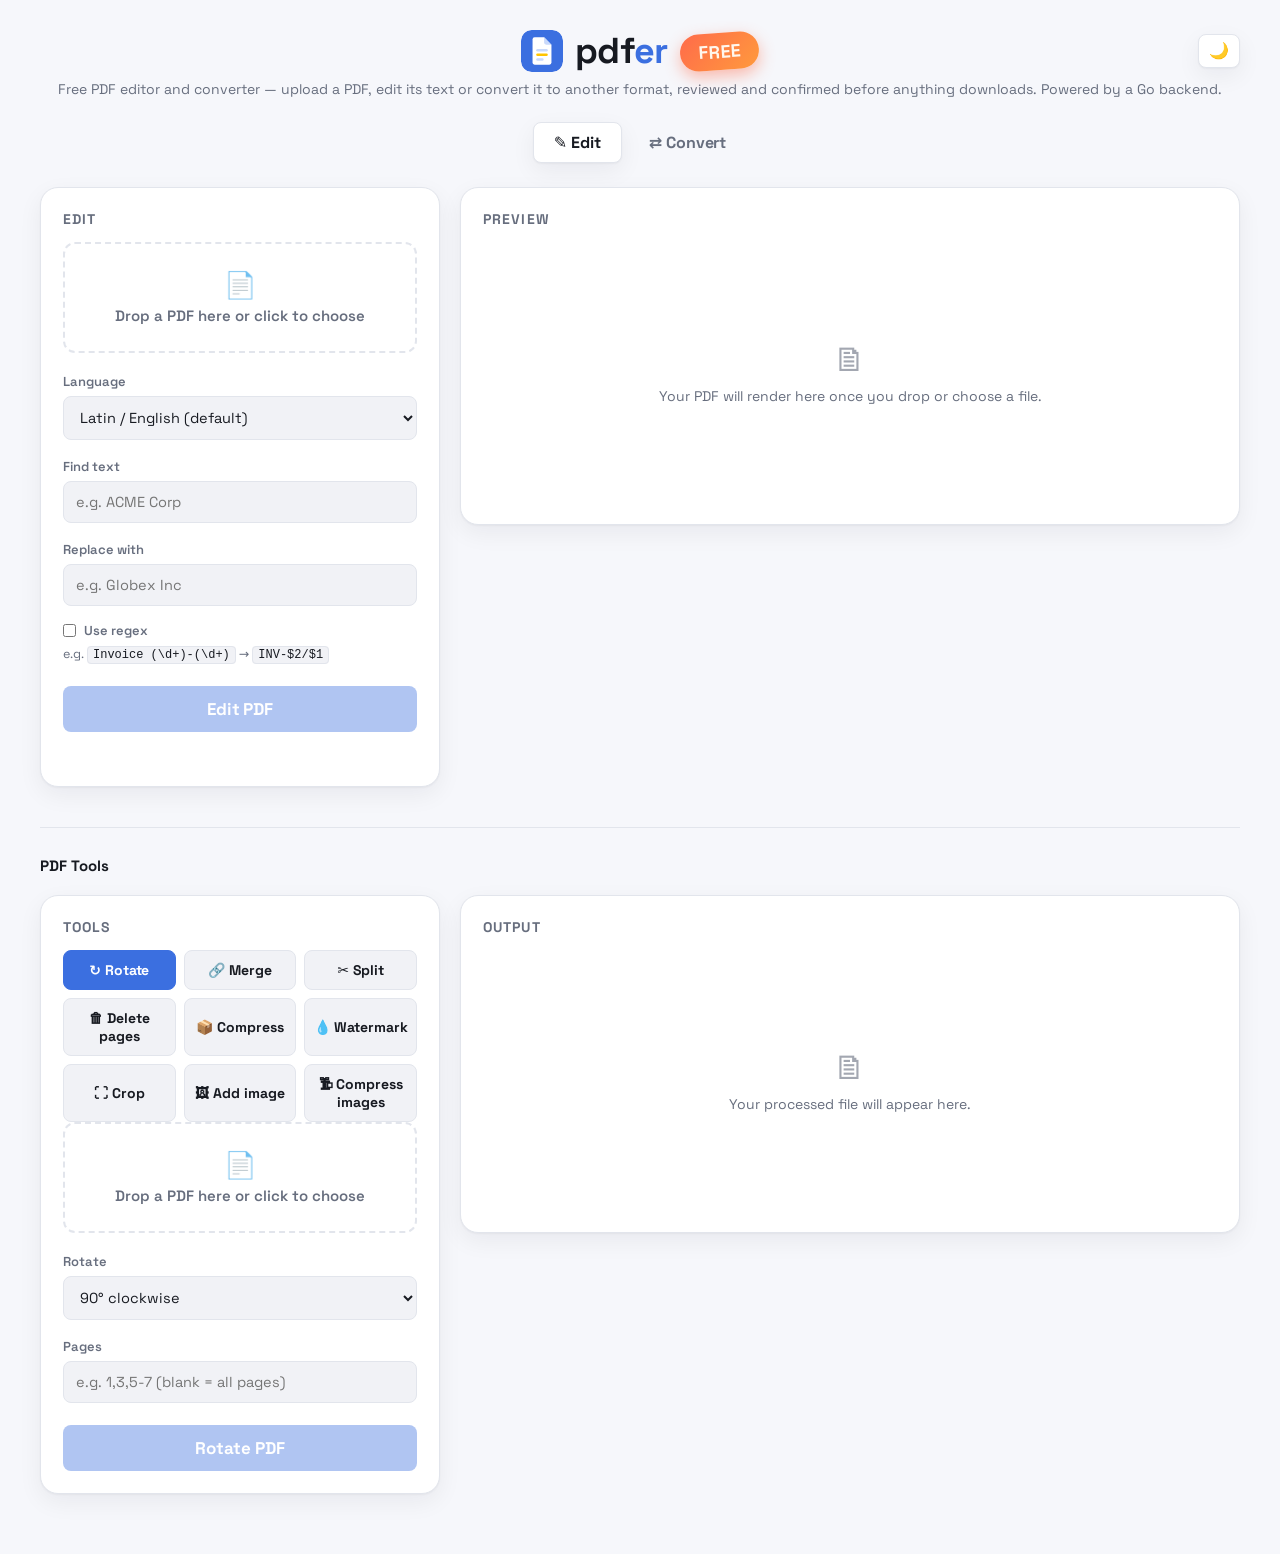
==== commit 969913ea: "Add PDF core functionality and utilities - Introduced limits for uploads, field lengths, and request" ====
--- a/static/index.html
+++ b/static/index.html
@@ -148,6 +148,10 @@
         <button type="button" class="format-opt" data-tool="split">✂ Split</button>
         <button type="button" class="format-opt" data-tool="delete">🗑 Delete pages</button>
         <button type="button" class="format-opt" data-tool="compress">📦 Compress</button>
+        <button type="button" class="format-opt" data-tool="watermark">💧 Watermark</button>
+        <button type="button" class="format-opt" data-tool="crop">⛶ Crop</button>
+        <button type="button" class="format-opt" data-tool="addimage">🖼 Add image</button>
+        <button type="button" class="format-opt" data-tool="compressimages">🗜 Compress images</button>
       </div>
 
       <div class="drop" id="toolDrop">
@@ -162,6 +166,15 @@
       </div>
       <input type="file" id="mergeFiles" accept="application/pdf" multiple hidden>
       <p class="hint" id="mergeFileList"></p>
+
+      <div id="addImageWrap" hidden>
+        <label for="addImageFile">Image to add (JPEG or PNG)</label>
+        <div class="drop" id="addImageDrop">
+          <span class="drop-icon">🖼</span>
+          <span class="drop-text">Drop a JPEG or PNG here or click to choose</span>
+        </div>
+        <input type="file" id="addImageFile" accept="image/jpeg,image/png" hidden>
+      </div>
 
       <div id="rotateOpts">
         <label for="rotateAngle">Rotate</label>
@@ -185,6 +198,50 @@
         <label for="compressQuality">JPEG quality, 1–100</label>
         <input type="text" id="compressQuality" placeholder="blank = qpdf default">
       </div>
+      <div id="watermarkOpts" hidden>
+        <label for="watermarkText">Watermark text</label>
+        <input type="text" id="watermarkText" placeholder="e.g. CONFIDENTIAL">
+        <label for="watermarkOpacity">Opacity, 0–1</label>
+        <input type="text" id="watermarkOpacity" placeholder="0.3">
+        <label for="watermarkFontSize">Font size (pt)</label>
+        <input type="text" id="watermarkFontSize" placeholder="48">
+        <label for="watermarkPages">Pages</label>
+        <input type="text" id="watermarkPages" placeholder="e.g. 1,3,5-7 (blank = all pages)">
+      </div>
+      <div id="cropOpts" hidden>
+        <p class="hint">Trim each side by a percentage of the page's own width/height.</p>
+        <label for="cropLeft">Left %</label>
+        <input type="text" id="cropLeft" placeholder="0">
+        <label for="cropRight">Right %</label>
+        <input type="text" id="cropRight" placeholder="0">
+        <label for="cropTop">Top %</label>
+        <input type="text" id="cropTop" placeholder="0">
+        <label for="cropBottom">Bottom %</label>
+        <input type="text" id="cropBottom" placeholder="0">
+        <label for="cropPages">Pages</label>
+        <input type="text" id="cropPages" placeholder="e.g. 1,3,5-7 (blank = all pages)">
+      </div>
+      <div id="addImageOpts" hidden>
+        <label for="addImageWidth">Width, % of page</label>
+        <input type="text" id="addImageWidth" placeholder="40">
+        <label for="addImagePosition">Position</label>
+        <select id="addImagePosition">
+          <option value="center">Center</option>
+          <option value="top-left">Top left</option>
+          <option value="top-right">Top right</option>
+          <option value="bottom-left">Bottom left</option>
+          <option value="bottom-right">Bottom right</option>
+        </select>
+        <label for="addImagePages">Pages</label>
+        <input type="text" id="addImagePages" placeholder="e.g. 1,3,5-7 (blank = page 1 only)">
+      </div>
+      <div id="compressImagesOpts" hidden>
+        <p class="hint">Downsamples images larger than this, then re-encodes them as JPEG - a resolution-aware complement to "Compress" above, which can re-encode images but not shrink their pixel dimensions.</p>
+        <label for="compressImagesMaxDim">Max dimension, px</label>
+        <input type="text" id="compressImagesMaxDim" placeholder="1600">
+        <label for="compressImagesQuality">JPEG quality, 1–100</label>
+        <input type="text" id="compressImagesQuality" placeholder="75">
+      </div>
 
       <button id="toolGo" disabled>Rotate PDF</button>
       <div id="toolStatus"></div>
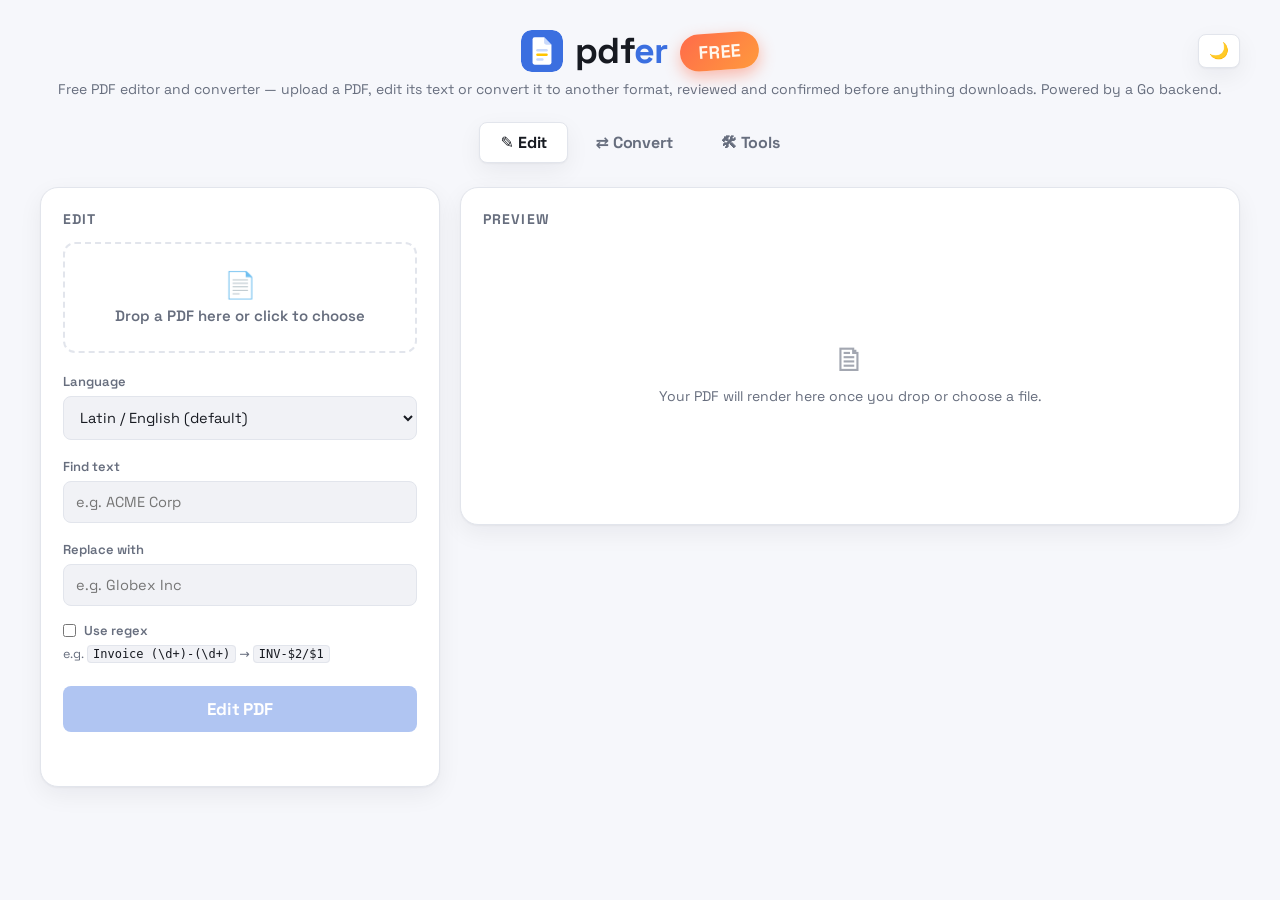
==== commit 7b4ff23d: "Add PDF Tools page and integrate with existing functionality" ====
--- a/static/index.html
+++ b/static/index.html
@@ -9,7 +9,8 @@
 <style>
   /* Editor-only styling - shared chrome (topbar, cards, buttons, form
      controls, etc.) lives in style.css; the format-grid/result-doc
-     equivalents for the converter live in convert.html instead. */
+     components used by convert.html and tools.html aren't needed here,
+     since the editor has no format/tool picker of its own. */
   .confirm-row {
     display: none; align-items: center; justify-content: space-between; gap: 12px; flex-wrap: wrap;
     margin-top: 16px; padding: 14px; border: 1px solid var(--ok); border-radius: var(--radius-md);
@@ -61,13 +62,6 @@
     width: 100%; height: 640px; border: 1px solid var(--border);
     border-radius: var(--radius-md); background: #fff; box-shadow: var(--shadow);
   }
-
-  /* PDF Tools section divider - the format-grid/result-doc components it
-     uses are shared with convert.html and live in style.css. */
-  .section-title {
-    font-size: 15px; font-weight: 700; color: var(--text); margin: 40px 0 20px;
-    padding-top: 28px; border-top: 1px solid var(--border);
-  }
 </style>
 </head>
 <body>
@@ -81,6 +75,7 @@
   <nav class="nav">
     <a href="/" class="active">✎ Edit</a>
     <a href="/convert.html">⇄ Convert</a>
+    <a href="/tools.html">🛠 Tools</a>
   </nav>
 
   <div class="layout">
@@ -137,139 +132,10 @@
     <a id="dl" class="download-link" download="edited.pdf">⬇ Download edited.pdf</a>
     <iframe id="preview" title="Edited PDF preview"></iframe>
   </div>
-
-  <h2 class="section-title">PDF Tools</h2>
-  <div class="layout">
-    <section class="card">
-      <h2 class="card-title">Tools</h2>
-      <div class="format-grid" id="toolPicker">
-        <button type="button" class="format-opt active" data-tool="rotate">↻ Rotate</button>
-        <button type="button" class="format-opt" data-tool="merge">🔗 Merge</button>
-        <button type="button" class="format-opt" data-tool="split">✂ Split</button>
-        <button type="button" class="format-opt" data-tool="delete">🗑 Delete pages</button>
-        <button type="button" class="format-opt" data-tool="compress">📦 Compress</button>
-        <button type="button" class="format-opt" data-tool="watermark">💧 Watermark</button>
-        <button type="button" class="format-opt" data-tool="crop">⛶ Crop</button>
-        <button type="button" class="format-opt" data-tool="addimage">🖼 Add image</button>
-        <button type="button" class="format-opt" data-tool="compressimages">🗜 Compress images</button>
-      </div>
-
-      <div class="drop" id="toolDrop">
-        <span class="drop-icon">📄</span>
-        <span class="drop-text">Drop a PDF here or click to choose</span>
-      </div>
-      <input type="file" id="toolFile" accept="application/pdf" hidden>
-
-      <div class="drop" id="mergeDrop" hidden>
-        <span class="drop-icon">📄</span>
-        <span class="drop-text">Drop 2 or more PDFs here or click to choose</span>
-      </div>
-      <input type="file" id="mergeFiles" accept="application/pdf" multiple hidden>
-      <p class="hint" id="mergeFileList"></p>
-
-      <div id="addImageWrap" hidden>
-        <label for="addImageFile">Image to add (JPEG or PNG)</label>
-        <div class="drop" id="addImageDrop">
-          <span class="drop-icon">🖼</span>
-          <span class="drop-text">Drop a JPEG or PNG here or click to choose</span>
-        </div>
-        <input type="file" id="addImageFile" accept="image/jpeg,image/png" hidden>
-      </div>
-
-      <div id="rotateOpts">
-        <label for="rotateAngle">Rotate</label>
-        <select id="rotateAngle">
-          <option value="90">90° clockwise</option>
-          <option value="-90">90° counterclockwise</option>
-          <option value="180">180°</option>
-        </select>
-        <label for="rotatePages">Pages</label>
-        <input type="text" id="rotatePages" placeholder="e.g. 1,3,5-7 (blank = all pages)">
-      </div>
-      <div id="splitOpts" hidden>
-        <label for="splitRanges">Ranges</label>
-        <input type="text" id="splitRanges" placeholder="e.g. 1-3;4-6 (blank = split every page)">
-      </div>
-      <div id="deleteOpts" hidden>
-        <label for="deletePages">Pages to delete</label>
-        <input type="text" id="deletePages" placeholder="e.g. 2,4-5">
-      </div>
-      <div id="compressOpts" hidden>
-        <label for="compressQuality">JPEG quality, 1–100</label>
-        <input type="text" id="compressQuality" placeholder="blank = qpdf default">
-      </div>
-      <div id="watermarkOpts" hidden>
-        <label for="watermarkText">Watermark text</label>
-        <input type="text" id="watermarkText" placeholder="e.g. CONFIDENTIAL">
-        <label for="watermarkOpacity">Opacity, 0–1</label>
-        <input type="text" id="watermarkOpacity" placeholder="0.3">
-        <label for="watermarkFontSize">Font size (pt)</label>
-        <input type="text" id="watermarkFontSize" placeholder="48">
-        <label for="watermarkPages">Pages</label>
-        <input type="text" id="watermarkPages" placeholder="e.g. 1,3,5-7 (blank = all pages)">
-      </div>
-      <div id="cropOpts" hidden>
-        <p class="hint">Trim each side by a percentage of the page's own width/height.</p>
-        <label for="cropLeft">Left %</label>
-        <input type="text" id="cropLeft" placeholder="0">
-        <label for="cropRight">Right %</label>
-        <input type="text" id="cropRight" placeholder="0">
-        <label for="cropTop">Top %</label>
-        <input type="text" id="cropTop" placeholder="0">
-        <label for="cropBottom">Bottom %</label>
-        <input type="text" id="cropBottom" placeholder="0">
-        <label for="cropPages">Pages</label>
-        <input type="text" id="cropPages" placeholder="e.g. 1,3,5-7 (blank = all pages)">
-      </div>
-      <div id="addImageOpts" hidden>
-        <label for="addImageWidth">Width, % of page</label>
-        <input type="text" id="addImageWidth" placeholder="40">
-        <label for="addImagePosition">Position</label>
-        <select id="addImagePosition">
-          <option value="center">Center</option>
-          <option value="top-left">Top left</option>
-          <option value="top-right">Top right</option>
-          <option value="bottom-left">Bottom left</option>
-          <option value="bottom-right">Bottom right</option>
-        </select>
-        <label for="addImagePages">Pages</label>
-        <input type="text" id="addImagePages" placeholder="e.g. 1,3,5-7 (blank = page 1 only)">
-      </div>
-      <div id="compressImagesOpts" hidden>
-        <p class="hint">Downsamples images larger than this, then re-encodes them as JPEG - a resolution-aware complement to "Compress" above, which can re-encode images but not shrink their pixel dimensions.</p>
-        <label for="compressImagesMaxDim">Max dimension, px</label>
-        <input type="text" id="compressImagesMaxDim" placeholder="1600">
-        <label for="compressImagesQuality">JPEG quality, 1–100</label>
-        <input type="text" id="compressImagesQuality" placeholder="75">
-      </div>
-
-      <button id="toolGo" disabled>Rotate PDF</button>
-      <div id="toolStatus"></div>
-    </section>
-
-    <section class="card">
-      <h2 class="card-title">Output</h2>
-      <div class="empty-preview" id="toolEmptyPreview">
-        <span class="icon">🗎</span>
-        <span>Your processed file will appear here.</span>
-      </div>
-      <div id="toolResult" style="display:none">
-        <div class="result-doc">
-          <span class="result-doc-icon" id="toolResultIcon">📄</span>
-          <div class="result-doc-info">
-            <strong id="toolResultName">result.pdf</strong>
-            <span id="toolMeta"></span>
-          </div>
-        </div>
-        <a id="toolDl" class="download-link" download="result.pdf">⬇ Download</a>
-      </div>
-    </section>
-  </div>
 </div>
 
 <script src="vendor/pdf.min.js"></script>
 <script src="theme.js"></script>
 <script src="app.js"></script>
-<script src="tools.js"></script>
 </body>
 </html>
--- a/static/style.css
+++ b/static/style.css
@@ -1,7 +1,8 @@
-/* Shared design system for both pdfer pages (index.html = editor,
-   convert.html = converter) - anything specific to only one of them
-   (the PDF.js viewer/textLayer, the confirm-row, the format-grid,
-   result-doc) lives in that page's own <style> block instead. */
+/* Shared design system for all three pdfer pages (index.html = editor,
+   convert.html = converter, tools.html = PDF Tools) - anything specific
+   to only one of them (the PDF.js viewer/textLayer, the confirm-row)
+   lives in that page's own <style> block instead; format-grid/result-doc
+   are shared by convert.html and tools.html and live here. */
 
 /* Light theme is the default; dark applies automatically via the OS
    preference, and either can be pinned explicitly via data-theme (set by
@@ -198,7 +199,7 @@
 }
 .download-link:hover { filter: brightness(1.08); }
 
-/* Shared by convert.html's format picker and index.html's PDF Tools
+/* Shared by convert.html's format picker and tools.html's PDF Tools
    picker (same visual language: a grid of toggle buttons, one active). */
 .format-grid { display: grid; grid-template-columns: repeat(3, 1fr); gap: 8px; }
 .format-opt {
@@ -210,7 +211,7 @@
 .format-opt:hover:not(.active) { border-color: var(--accent); }
 .format-opt.active { background: var(--accent); color: var(--accent-ink); border-color: var(--accent); }
 
-/* Shared by convert.html's Output card and index.html's PDF Tools
+/* Shared by convert.html's Output card and tools.html's PDF Tools
    Output card. */
 .result-doc {
   display: flex; align-items: center; gap: 12px; margin-bottom: 14px;
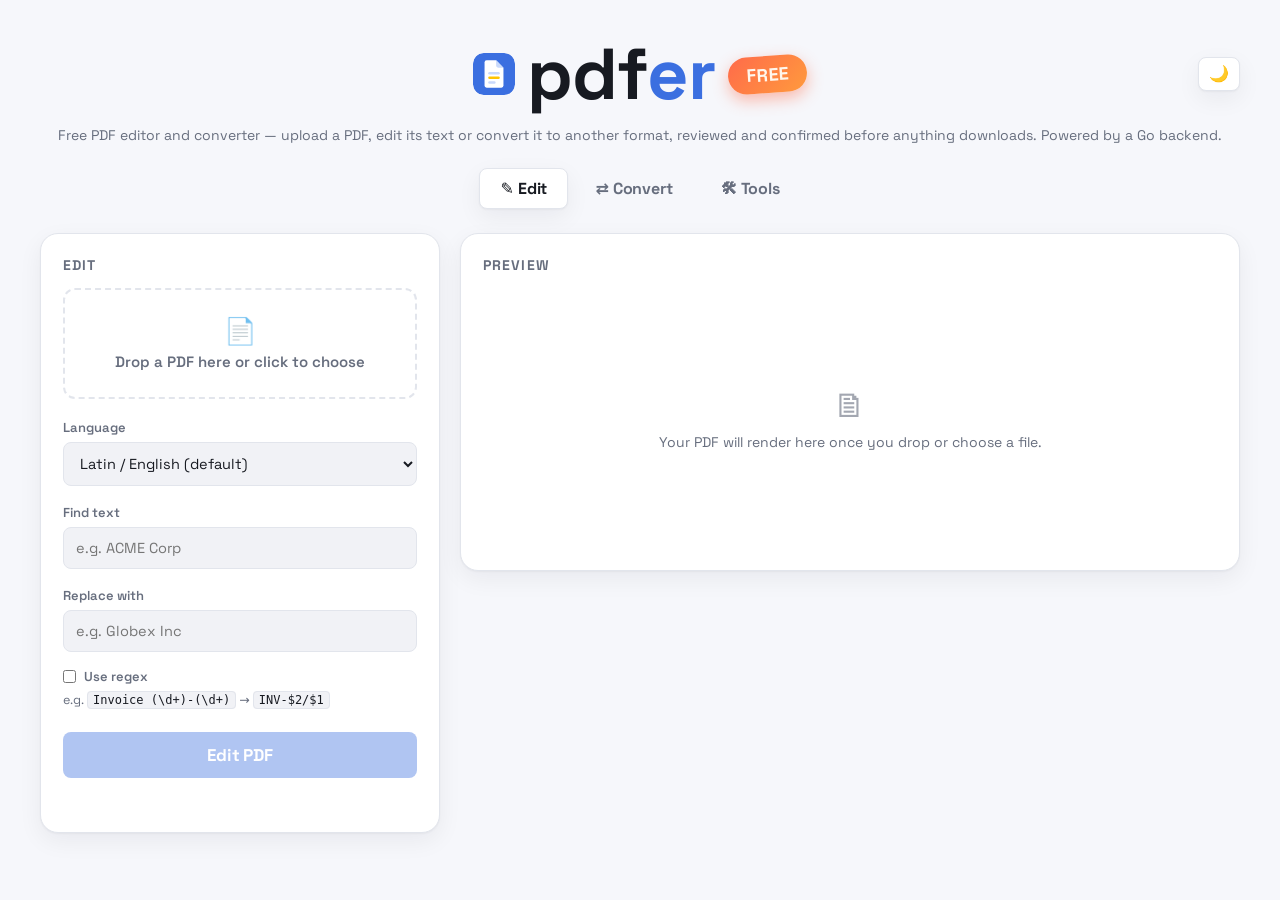
==== commit 2b07c630: "Add meta tags for SEO and accessibility improvements across HTML files; create robots.txt and sitema" ====
--- a/static/index.html
+++ b/static/index.html
@@ -4,6 +4,15 @@
 <meta charset="UTF-8">
 <meta name="viewport" content="width=device-width, initial-scale=1.0">
 <title>pdfer — Free PDF Editor</title>
+<meta name="description" content="Free online PDF text editor. Upload a PDF, find and replace text right in the page preview, review every change, then download — no signup, no watermark.">
+<link rel="canonical" href="/">
+<meta property="og:type" content="website">
+<meta property="og:title" content="pdfer — Free PDF Editor">
+<meta property="og:description" content="Free online PDF text editor. Upload a PDF, find and replace text right in the page preview, review every change, then download — no signup, no watermark.">
+<meta property="og:image" content="/logo.svg">
+<meta name="twitter:card" content="summary">
+<meta name="twitter:title" content="pdfer — Free PDF Editor">
+<meta name="twitter:description" content="Free online PDF text editor. Upload a PDF, find and replace text right in the page preview, review every change, then download — no signup, no watermark.">
 <link rel="icon" type="image/svg+xml" href="logo.svg">
 <link rel="stylesheet" href="style.css">
 <style>
@@ -67,7 +76,7 @@
 <body>
 <div class="app">
   <div class="topbar">
-    <div class="brand"><img src="logo.svg" class="brand-icon" alt=""><span><span class="pdf">pdf</span><span class="er">er</span></span><span class="badge">Free</span></div>
+    <div class="brand"><img src="logo.svg" class="brand-icon" alt=""><h1><span class="pdf">pdf</span><span class="er">er</span><span class="visually-hidden"> — Free PDF Editor</span></h1><span class="badge">Free</span></div>
     <button type="button" class="icon-btn theme-toggle" id="themeToggle" aria-label="Toggle color theme">🌙</button>
   </div>
   <p class="sub">Free PDF editor and converter — upload a PDF, edit its text or convert it to another format, reviewed and confirmed before anything downloads. Powered by a Go backend.</p>
--- a/static/style.css
+++ b/static/style.css
@@ -52,6 +52,10 @@
 }
 
 * { box-sizing: border-box; margin: 0; }
+.visually-hidden {
+  position: absolute; width: 1px; height: 1px; padding: 0; margin: -1px;
+  overflow: hidden; clip: rect(0, 0, 0, 0); white-space: nowrap; border: 0;
+}
 html { color-scheme: light dark; }
 body {
   font-family: var(--font-display);
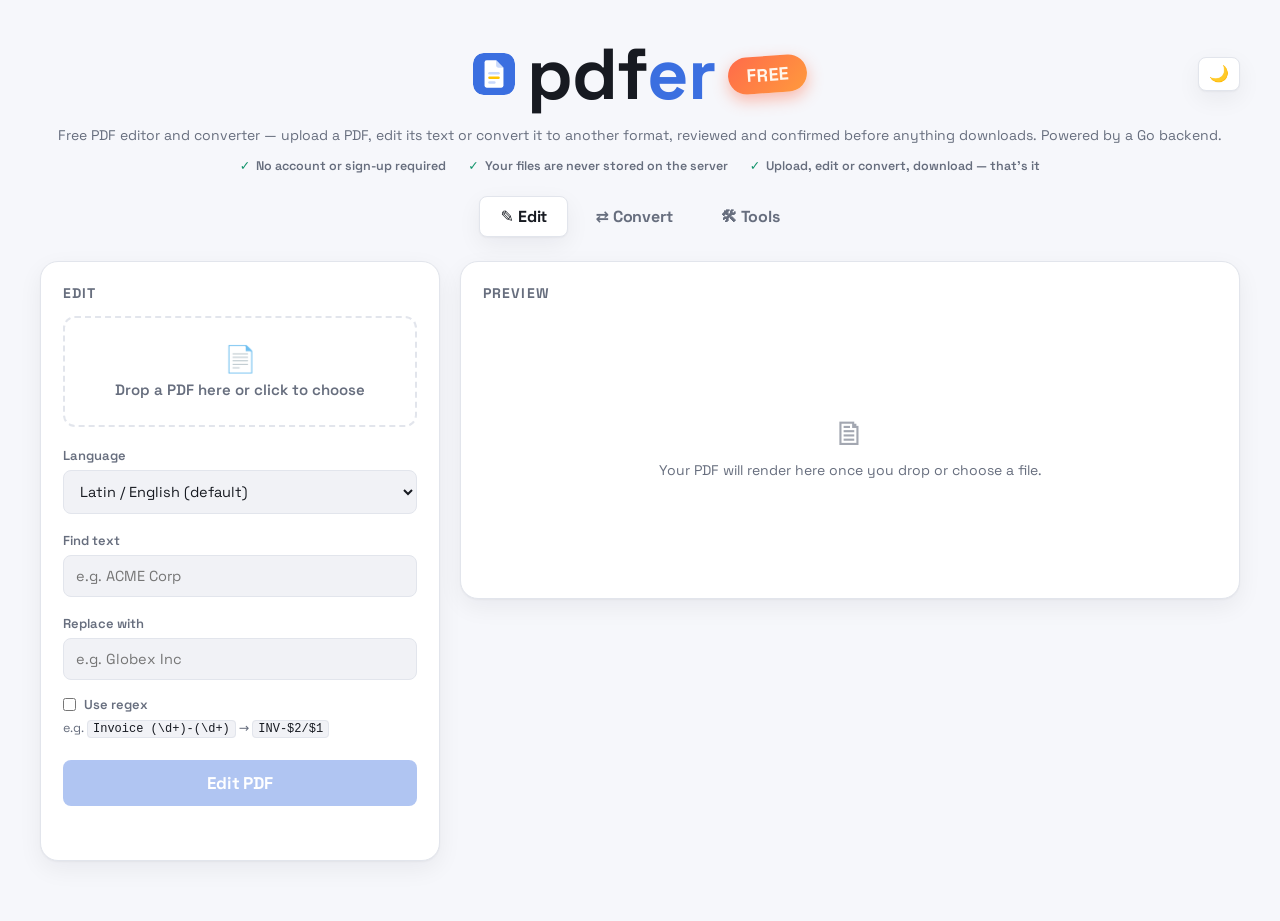
==== commit 298b59e8: "Add privacy information section to converter, index, and tools pages" ====
--- a/static/index.html
+++ b/static/index.html
@@ -80,6 +80,11 @@
     <button type="button" class="icon-btn theme-toggle" id="themeToggle" aria-label="Toggle color theme">🌙</button>
   </div>
   <p class="sub">Free PDF editor and converter — upload a PDF, edit its text or convert it to another format, reviewed and confirmed before anything downloads. Powered by a Go backend.</p>
+  <ul class="privacy-strip">
+    <li><span class="privacy-icon">✓</span> No account or sign-up required</li>
+    <li><span class="privacy-icon">✓</span> Your files are never stored on the server</li>
+    <li><span class="privacy-icon">✓</span> Upload, edit or convert, download — that's it</li>
+  </ul>
 
   <nav class="nav">
     <a href="/" class="active">✎ Edit</a>
--- a/static/style.css
+++ b/static/style.css
@@ -95,7 +95,14 @@
   .badge { animation: none; }
 }
 
-.sub { color: var(--muted); margin: 6px 0 24px; font-size: 14px; text-align: center; }
+.sub { color: var(--muted); margin: 6px 0 14px; font-size: 14px; text-align: center; }
+
+.privacy-strip {
+  display: flex; flex-wrap: wrap; justify-content: center; gap: 8px 22px;
+  list-style: none; margin: 0 0 22px; padding: 0;
+}
+.privacy-strip li { display: flex; align-items: center; gap: 6px; font-size: 12.5px; font-weight: 600; color: var(--muted); }
+.privacy-strip .privacy-icon { color: var(--ok); font-weight: 700; }
 
 .nav { display: flex; gap: 6px; justify-content: center; margin: 22px 0 24px; }
 .nav a {
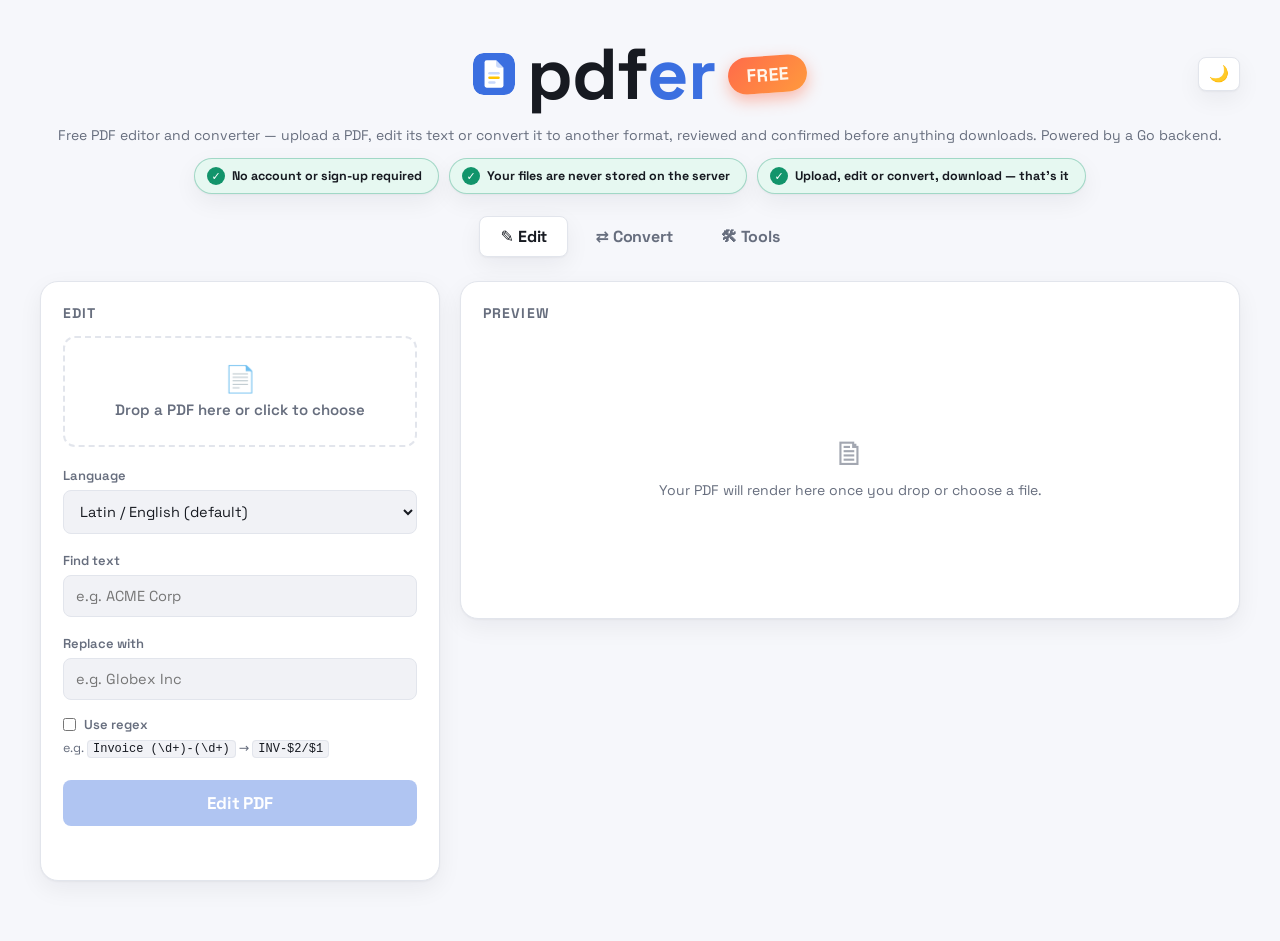
==== commit ffbf9208: "Add Google Analytics integration with dynamic snippet injection" ====
--- a/static/index.html
+++ b/static/index.html
@@ -72,6 +72,7 @@
     border-radius: var(--radius-md); background: #fff; box-shadow: var(--shadow);
   }
 </style>
+<!--GA_SNIPPET-->
 </head>
 <body>
 <div class="app">
--- a/static/style.css
+++ b/static/style.css
@@ -98,11 +98,26 @@
 .sub { color: var(--muted); margin: 6px 0 14px; font-size: 14px; text-align: center; }
 
 .privacy-strip {
-  display: flex; flex-wrap: wrap; justify-content: center; gap: 8px 22px;
+  display: flex; flex-wrap: wrap; justify-content: center; gap: 10px;
   list-style: none; margin: 0 0 22px; padding: 0;
 }
-.privacy-strip li { display: flex; align-items: center; gap: 6px; font-size: 12.5px; font-weight: 600; color: var(--muted); }
-.privacy-strip .privacy-icon { color: var(--ok); font-weight: 700; }
+.privacy-strip li {
+  display: flex; align-items: center; gap: 7px;
+  padding: 8px 16px 8px 12px; border-radius: 999px;
+  background: var(--ok-bg); border: 1px solid color-mix(in srgb, var(--ok) 32%, transparent);
+  font-size: 12.5px; font-weight: 700; color: var(--text);
+  box-shadow: var(--shadow);
+  transition: transform .15s ease, box-shadow .15s ease;
+}
+.privacy-strip li:hover {
+  transform: translateY(-2px);
+  box-shadow: 0 8px 20px color-mix(in srgb, var(--ok) 28%, transparent);
+}
+.privacy-strip .privacy-icon {
+  display: inline-flex; align-items: center; justify-content: center;
+  width: 18px; height: 18px; border-radius: 50%;
+  background: var(--ok); color: var(--accent-ink); font-size: 11px; font-weight: 900; flex: none;
+}
 
 .nav { display: flex; gap: 6px; justify-content: center; margin: 22px 0 24px; }
 .nav a {
